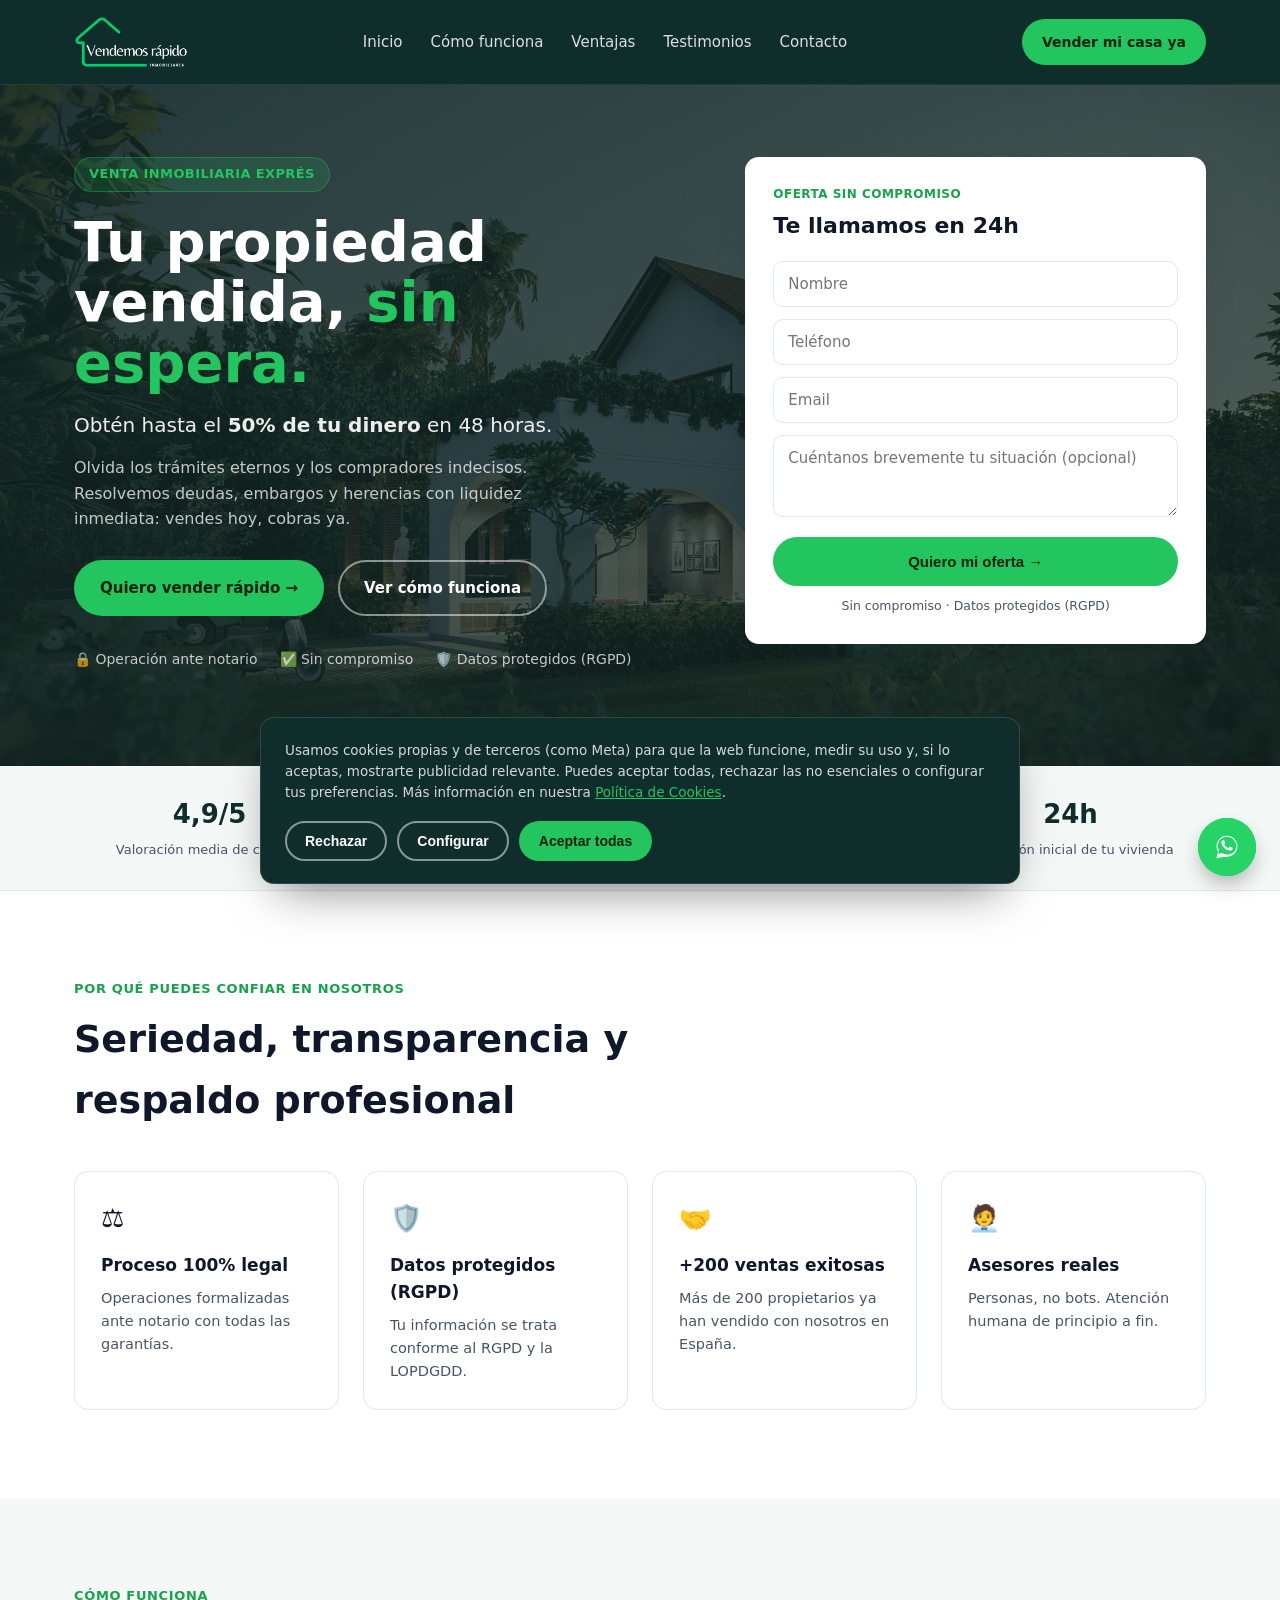
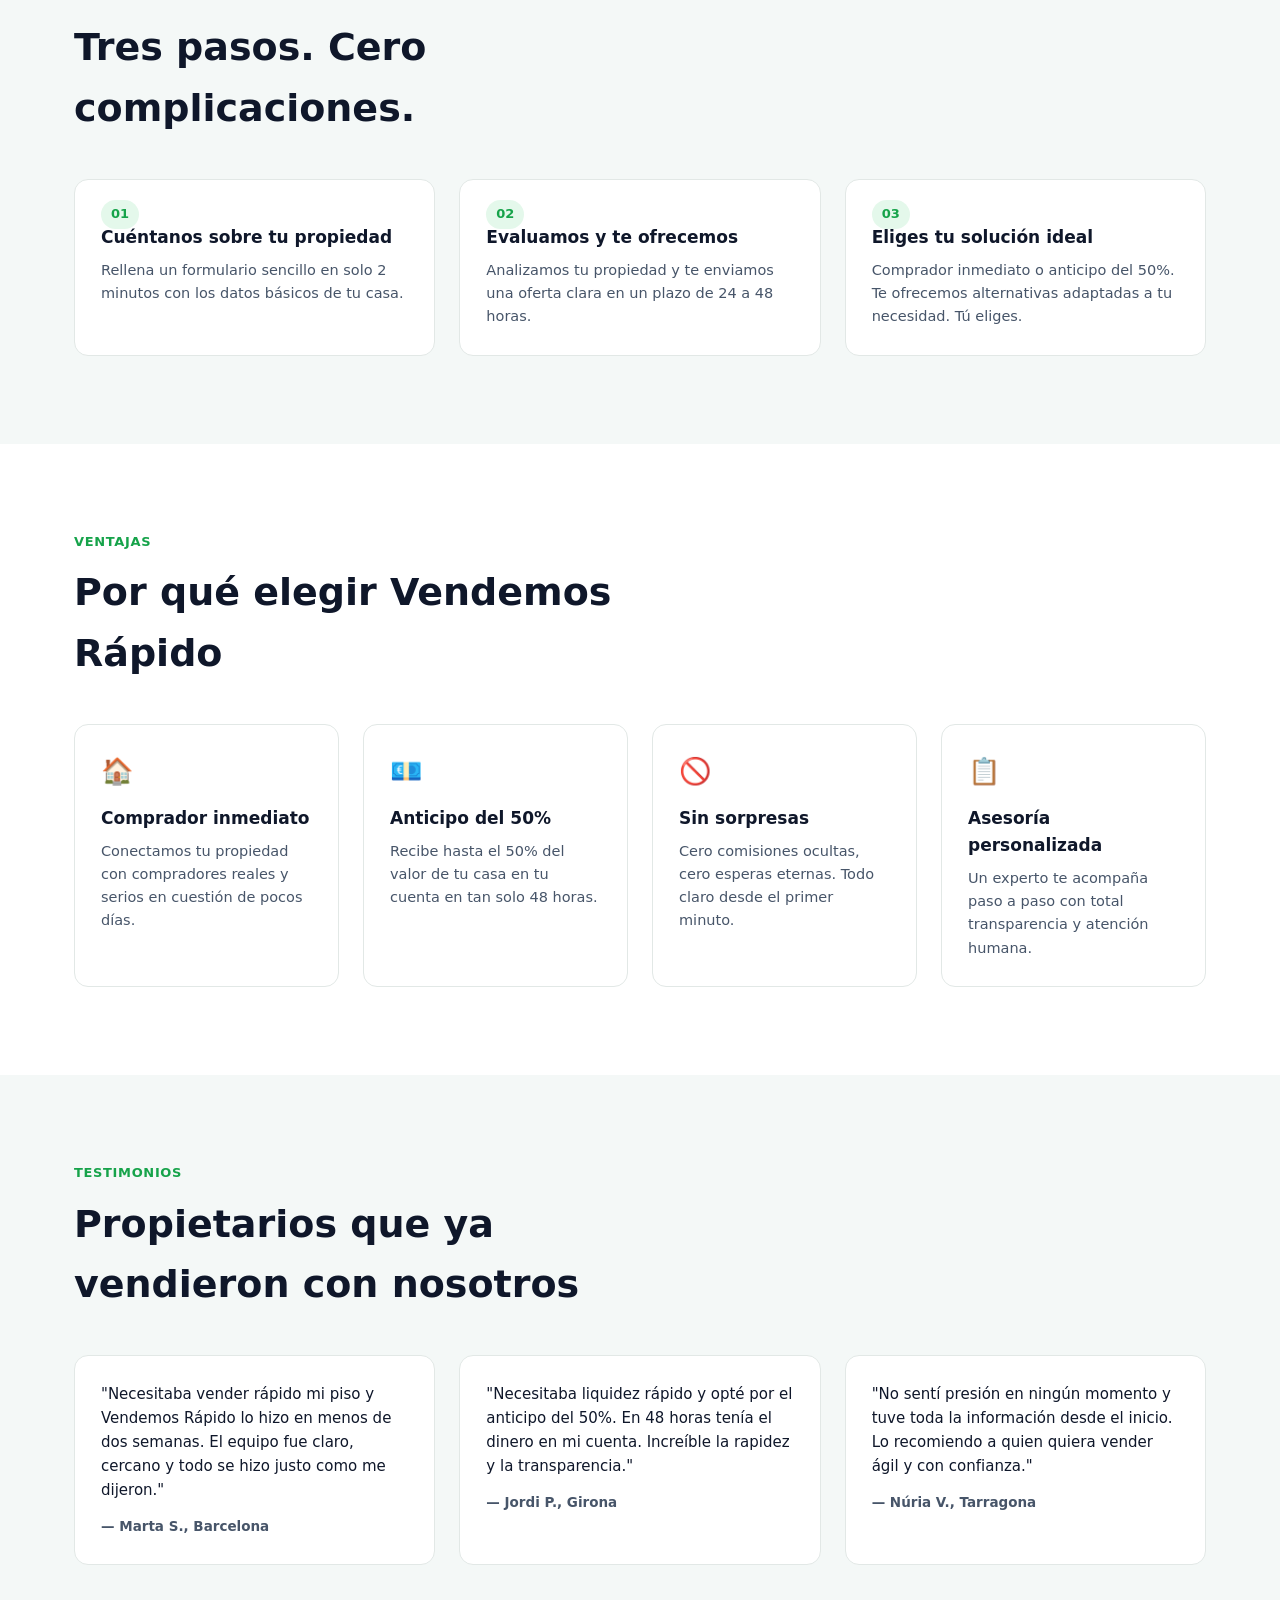
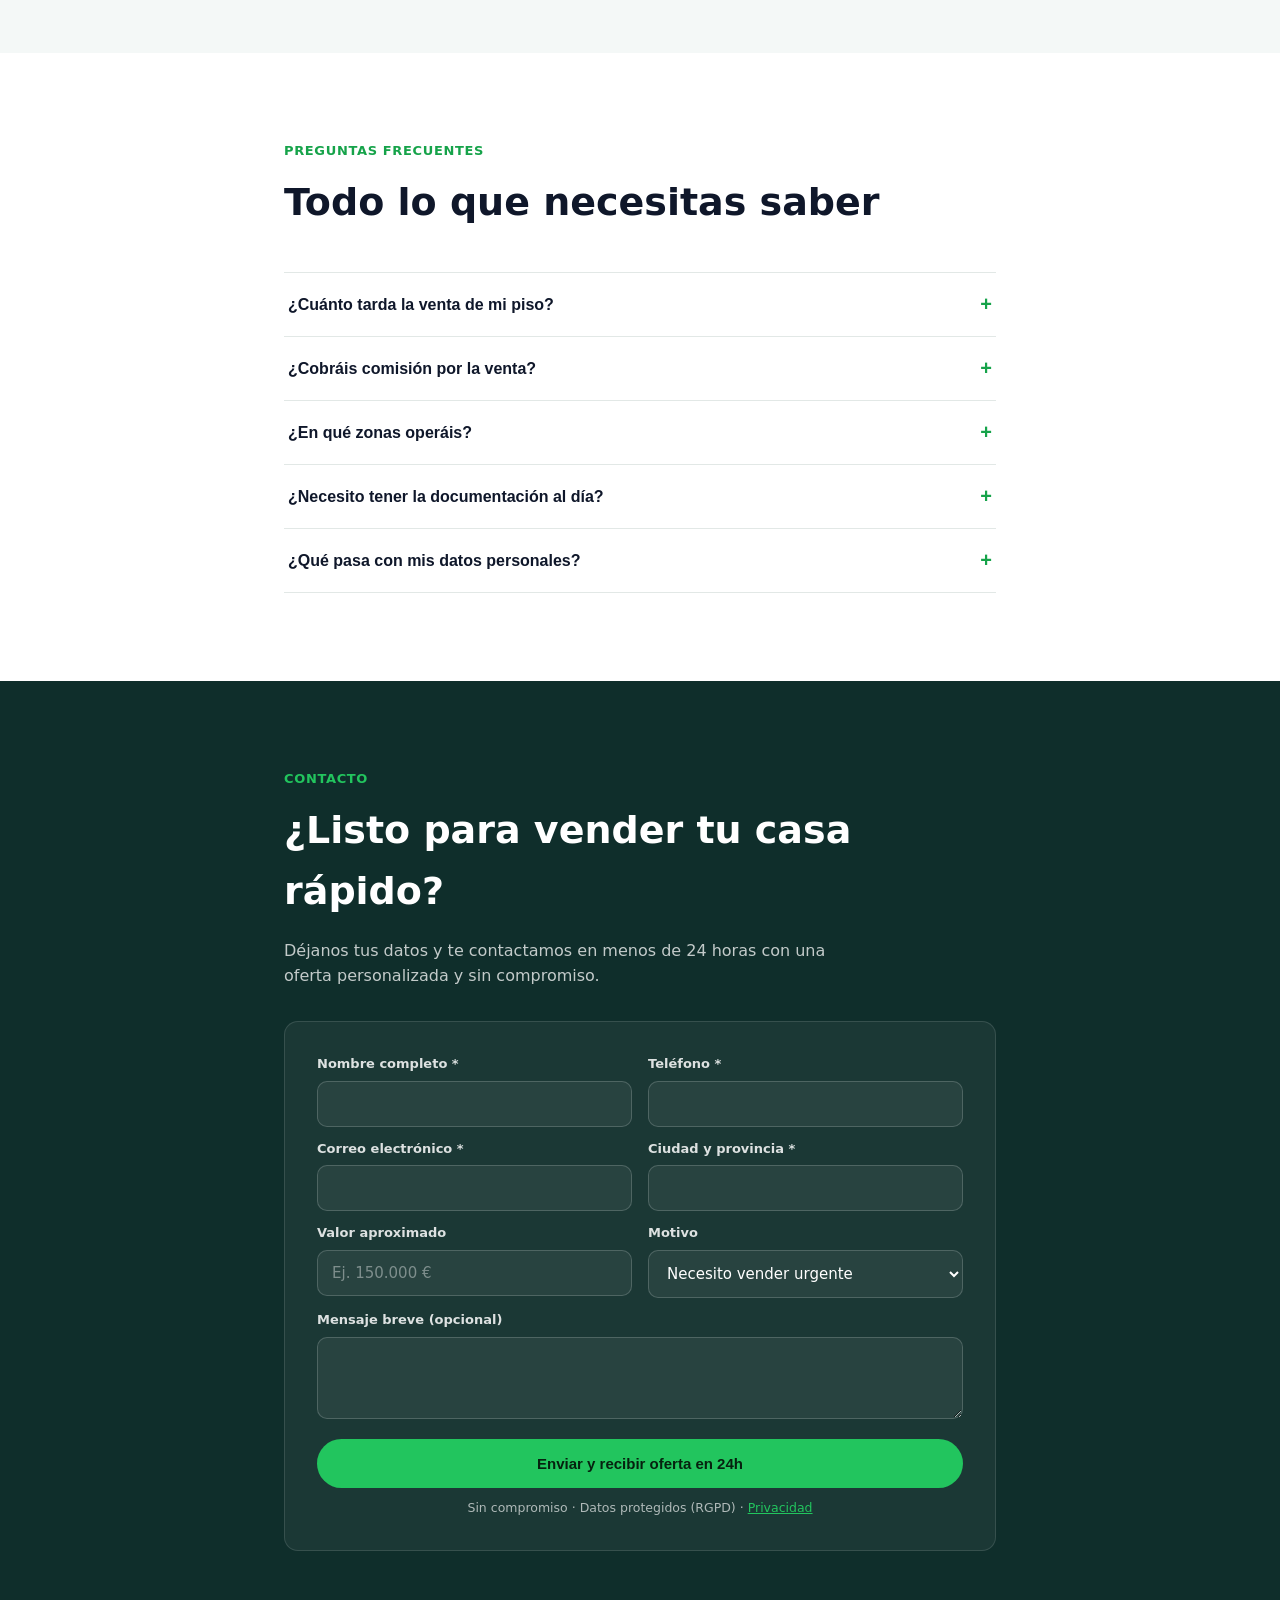
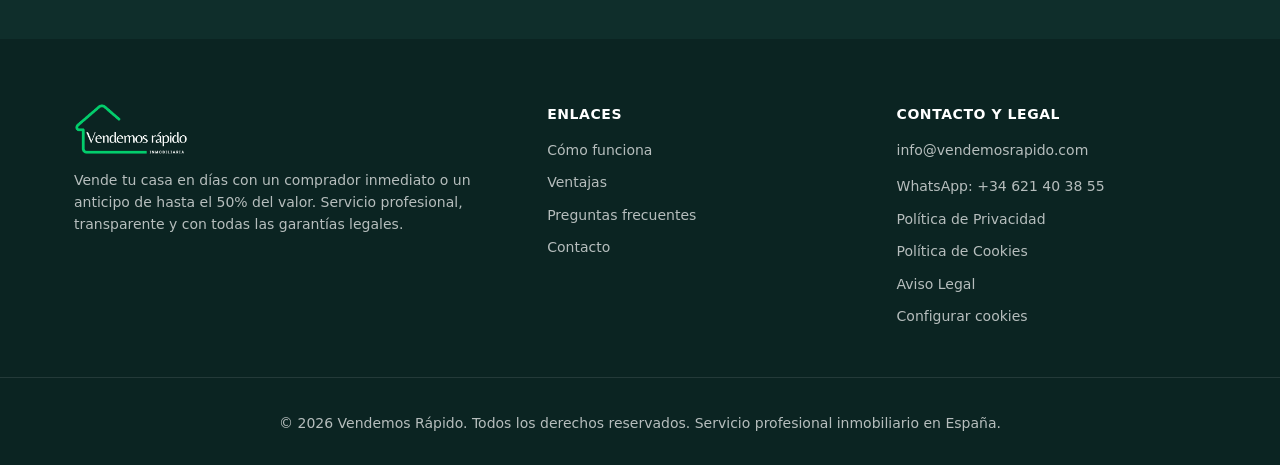
==== index.html @ 0eb8fb92 "chore: actualizar teléfono de contacto a +34 621 40 38 55" ====
<!DOCTYPE html>
<html lang="es">

<head>
    <meta charset="UTF-8">
    <meta name="viewport" content="width=device-width, initial-scale=1.0">
    <title>Vendemos Rápido | Vende tu vivienda rápido y sin complicaciones</title>
    <meta name="description"
        content="¿Tienes problemas para vender tu vivienda? En Vendemos Rápido te conseguimos un comprador serio o te adelantamos hasta el 50% del valor en 48 horas. Sin comisiones ocultas, 100% legal.">
    <meta name="keywords"
        content="vender casa rápido, venta urgente vivienda, comprador inmediato, anticipo venta piso, vender piso con deudas, venta exprés inmobiliaria">
    <meta name="robots" content="index, follow">
    <link rel="canonical" href="https://www.vendemosrapido.com/">

    <!-- Open Graph -->
    <meta property="og:type" content="website">
    <meta property="og:title" content="Vendemos Rápido | Vende tu vivienda rápido y sin complicaciones">
    <meta property="og:description"
        content="Comprador inmediato o anticipo de hasta el 50% del valor de tu vivienda en 48 horas. Proceso 100% legal y transparente.">
    <meta property="og:url" content="https://www.vendemosrapido.com/">
    <meta property="og:image" content="https://www.vendemosrapido.com/assets/og-image.jpg">
    <meta property="og:locale" content="es_ES">

    <!-- Twitter Card -->
    <meta name="twitter:card" content="summary_large_image">
    <meta name="twitter:title" content="Vendemos Rápido | Vende tu vivienda rápido y sin complicaciones">
    <meta name="twitter:description"
        content="Comprador inmediato o anticipo de hasta el 50% del valor de tu vivienda en 48 horas.">
    <meta name="twitter:image" content="https://www.vendemosrapido.com/assets/og-image.jpg">

    <!-- Security headers (best-effort via meta; ideally set at host level too) -->
    <meta http-equiv="X-Content-Type-Options" content="nosniff">
    <meta http-equiv="Content-Security-Policy" content="upgrade-insecure-requests">
    <meta name="referrer" content="strict-origin-when-cross-origin">

    <!-- Favicon -->
    <link rel="icon" type="image/svg+xml"
        href="data:image/svg+xml,<svg xmlns=%22http://www.w3.org/2000/svg%22 viewBox=%220 0 100 100%22><rect width=%22100%22 height=%22100%22 rx=%2220%22 fill=%22%230f3d3e%22/><text x=%2250%22 y=%2266%22 font-size=%2255%22 fill=%22%2322c55e%22 text-anchor=%22middle%22 font-family=%22Arial%22>VR</text></svg>">

    <!-- Structured data -->
    <script type="application/ld+json">
{
  "@context": "https://schema.org",
  "@type": "RealEstateAgent",
  "name": "Vendemos Rápido",
  "description": "Servicio de venta rápida de viviendas: comprador inmediato o anticipo de hasta el 50% del valor.",
  "url": "https://www.vendemosrapido.com/",
  "areaServed": "ES",
    "telephone": "+34621403855"
}
</script>

    <link rel="stylesheet" href="styles.css">

    <!-- Meta Pixel: config only. El pixel real solo se carga tras
         consentimiento de cookies de publicidad (ver cookie-consent.js) -->
    <script>
        window.metaPixelId = '1371434301763036';
        window.metaPixelEvents = ['PageView'];
    </script>
</head>

<body>

    <!-- Header -->
    <header class="site-header">
        <div class="container header-inner">
            <a href="#inicio" class="logo">
                <img src="assets/logo.png" alt="Vendemos Rápido" class="logo-img">
            </a>
            <nav class="main-nav" id="mainNav">
                <a href="#inicio">Inicio</a>
                <a href="#como-funciona">Cómo funciona</a>
                <a href="#ventajas">Ventajas</a>
                <a href="#testimonios">Testimonios</a>
                <a href="#contacto">Contacto</a>
            </nav>
            <a href="#contacto" class="btn btn-primary btn-small">Vender mi casa ya</a>
            <button class="nav-toggle" id="navToggle" aria-label="Abrir menú" aria-expanded="false">
                <span></span><span></span><span></span>
            </button>
        </div>
    </header>

    <!-- Hero -->
    <section class="hero" id="inicio">
        <div class="hero-bg" aria-hidden="true"></div>
        <div class="container hero-inner">
            <div class="hero-copy">
                <span class="badge">Venta inmobiliaria exprés</span>
                <h1>Tu propiedad vendida, <span class="accent">sin espera.</span></h1>
                <p class="hero-sub">Obtén hasta el <strong>50% de tu dinero</strong> en 48 horas.</p>
                <p class="hero-desc">Olvida los trámites eternos y los compradores indecisos. Resolvemos deudas,
                    embargos y herencias con liquidez inmediata: vendes hoy, cobras ya.</p>
                <div class="hero-cta-group">
                    <a href="#contacto" class="btn btn-primary">Quiero vender rápido →</a>
                    <a href="#como-funciona" class="btn btn-outline">Ver cómo funciona</a>
                </div>
                <ul class="trust-strip">
                    <li>🔒 Operación ante notario</li>
                    <li>✅ Sin compromiso</li>
                    <li>🛡️ Datos protegidos (RGPD)</li>
                </ul>
            </div>

            <div class="hero-form-card" id="hero-form-card">
                <p class="form-kicker">Oferta sin compromiso</p>
                <h3>Te llamamos en 24h</h3>
                <form id="leadFormHero" class="lead-form" action="https://formsubmit.co/christianrebollo@hotmail.com"
                    method="POST">
                    <input type="hidden" name="_subject" value="Nuevo lead — Formulario Hero (Vendemos Rápido)">
                    <input type="hidden" name="_captcha" value="false">
                    <input type="hidden" name="_template" value="table">
                    <input type="hidden" name="_next" value="gracias.html">
                    <input type="text" name="_honey" style="display:none" tabindex="-1" autocomplete="off">

                    <label class="sr-only" for="hero-nombre">Nombre</label>
                    <input type="text" id="hero-nombre" name="Nombre" placeholder="Nombre" required
                        pattern="[A-Za-zÀ-ÖØ-öø-ÿ\s'-]{2,60}" maxlength="60"
                        title="Solo letras y espacios, mínimo 2 caracteres">
                    <span class="field-error" data-for="hero-nombre"></span>

                    <label class="sr-only" for="hero-telefono">Teléfono</label>
                    <input type="tel" id="hero-telefono" name="Teléfono" placeholder="Teléfono" required
                        inputmode="numeric" pattern="[0-9\s+()-]{6,20}" maxlength="20"
                        title="Solo números, mínimo 6 dígitos">
                    <span class="field-error" data-for="hero-telefono"></span>

                    <label class="sr-only" for="hero-email">Email</label>
                    <input type="email" id="hero-email" name="Email" placeholder="Email" required>
                    <span class="field-error" data-for="hero-email"></span>

                    <label class="sr-only" for="hero-comentario">Comentario</label>
                    <textarea id="hero-comentario" name="Comentario"
                        placeholder="Cuéntanos brevemente tu situación (opcional)" rows="3"></textarea>

                    <button type="submit" class="btn btn-primary btn-full">Quiero mi oferta →</button>
                </form>
                <p class="form-note">Sin compromiso · Datos protegidos (RGPD)</p>
            </div>
        </div>
    </section>

    <!-- Trust bar -->
    <section class="trust-bar">
        <div class="container trust-bar-inner">
            <div><strong>4,9/5</strong><span>Valoración media de clientes</span></div>
            <div><strong>+200</strong><span>Familias que ya vendieron con nosotros</span></div>
            <div><strong>48h</strong><span>Para recibir el anticipo</span></div>
            <div><strong>24h</strong><span>Valoración inicial de tu vivienda</span></div>
        </div>
    </section>

    <!-- Por qué confiar -->
    <section class="section" id="confianza">
        <div class="container">
            <p class="eyebrow">Por qué puedes confiar en nosotros</p>
            <h2>Seriedad, transparencia y respaldo profesional</h2>
            <div class="grid grid-4">
                <div class="card">
                    <div class="card-icon">⚖️</div>
                    <h3>Proceso 100% legal</h3>
                    <p>Operaciones formalizadas ante notario con todas las garantías.</p>
                </div>
                <div class="card">
                    <div class="card-icon">🛡️</div>
                    <h3>Datos protegidos (RGPD)</h3>
                    <p>Tu información se trata conforme al RGPD y la LOPDGDD.</p>
                </div>
                <div class="card">
                    <div class="card-icon">🤝</div>
                    <h3>+200 ventas exitosas</h3>
                    <p>Más de 200 propietarios ya han vendido con nosotros en España.</p>
                </div>
                <div class="card">
                    <div class="card-icon">🧑‍💼</div>
                    <h3>Asesores reales</h3>
                    <p>Personas, no bots. Atención humana de principio a fin.</p>
                </div>
            </div>
        </div>
    </section>

    <!-- Cómo funciona -->
    <section class="section section-alt" id="como-funciona">
        <div class="container">
            <p class="eyebrow">Cómo funciona</p>
            <h2>Tres pasos. Cero complicaciones.</h2>
            <div class="grid grid-3 steps">
                <div class="card step">
                    <span class="step-number">01</span>
                    <h3>Cuéntanos sobre tu propiedad</h3>
                    <p>Rellena un formulario sencillo en solo 2 minutos con los datos básicos de tu casa.</p>
                </div>
                <div class="card step">
                    <span class="step-number">02</span>
                    <h3>Evaluamos y te ofrecemos</h3>
                    <p>Analizamos tu propiedad y te enviamos una oferta clara en un plazo de 24 a 48 horas.</p>
                </div>
                <div class="card step">
                    <span class="step-number">03</span>
                    <h3>Eliges tu solución ideal</h3>
                    <p>Comprador inmediato o anticipo del 50%. Te ofrecemos alternativas adaptadas a tu necesidad. Tú
                        eliges.</p>
                </div>
            </div>
        </div>
    </section>

    <!-- Ventajas -->
    <section class="section" id="ventajas">
        <div class="container">
            <p class="eyebrow">Ventajas</p>
            <h2>Por qué elegir Vendemos Rápido</h2>
            <div class="grid grid-4">
                <div class="card">
                    <div class="card-icon">🏠</div>
                    <h3>Comprador inmediato</h3>
                    <p>Conectamos tu propiedad con compradores reales y serios en cuestión de pocos días.</p>
                </div>
                <div class="card">
                    <div class="card-icon">💶</div>
                    <h3>Anticipo del 50%</h3>
                    <p>Recibe hasta el 50% del valor de tu casa en tu cuenta en tan solo 48 horas.</p>
                </div>
                <div class="card">
                    <div class="card-icon">🚫</div>
                    <h3>Sin sorpresas</h3>
                    <p>Cero comisiones ocultas, cero esperas eternas. Todo claro desde el primer minuto.</p>
                </div>
                <div class="card">
                    <div class="card-icon">📋</div>
                    <h3>Asesoría personalizada</h3>
                    <p>Un experto te acompaña paso a paso con total transparencia y atención humana.</p>
                </div>
            </div>
        </div>
    </section>

    <!-- Testimonios -->
    <section class="section section-alt" id="testimonios">
        <div class="container">
            <p class="eyebrow">Testimonios</p>
            <h2>Propietarios que ya vendieron con nosotros</h2>
            <div class="grid grid-3">
                <blockquote class="testimonial">
                    <p>"Necesitaba vender rápido mi piso y Vendemos Rápido lo hizo en menos de dos semanas. El equipo
                        fue claro, cercano y todo se hizo justo como me dijeron."</p>
                    <footer>— Marta S., Barcelona</footer>
                </blockquote>
                <blockquote class="testimonial">
                    <p>"Necesitaba liquidez rápido y opté por el anticipo del 50%. En 48 horas tenía el dinero en mi
                        cuenta. Increíble la rapidez y la transparencia."</p>
                    <footer>— Jordi P., Girona</footer>
                </blockquote>
                <blockquote class="testimonial">
                    <p>"No sentí presión en ningún momento y tuve toda la información desde el inicio. Lo recomiendo a
                        quien quiera vender ágil y con confianza."</p>
                    <footer>— Núria V., Tarragona</footer>
                </blockquote>
            </div>
        </div>
    </section>

    <!-- FAQ -->
    <section class="section" id="faq">
        <div class="container container-narrow">
            <p class="eyebrow">Preguntas frecuentes</p>
            <h2>Todo lo que necesitas saber</h2>
            <div class="faq-list">
                <div class="faq-item">
                    <button class="faq-question" aria-expanded="false">¿Cuánto tarda la venta de mi piso?<span
                            class="faq-icon">+</span></button>
                    <div class="faq-answer">
                        <p>Normalmente entre 7 y 21 días desde que recibimos tus datos. Si eliges el anticipo, recibes
                            hasta el 50% del valor en tu cuenta en 48 horas tras la firma notarial.</p>
                    </div>
                </div>
                <div class="faq-item">
                    <button class="faq-question" aria-expanded="false">¿Cobráis comisión por la venta?<span
                            class="faq-icon">+</span></button>
                    <div class="faq-answer">
                        <p>Te lo explicamos con total transparencia desde la primera llamada, antes de que tomes ninguna
                            decisión. Sin sorpresas ni costes ocultos.</p>
                    </div>
                </div>
                <div class="faq-item">
                    <button class="faq-question" aria-expanded="false">¿En qué zonas operáis?<span
                            class="faq-icon">+</span></button>
                    <div class="faq-answer">
                        <p>Operamos en toda España. Cuéntanos dónde está tu vivienda y te confirmamos disponibilidad al
                            momento.</p>
                    </div>
                </div>
                <div class="faq-item">
                    <button class="faq-question" aria-expanded="false">¿Necesito tener la documentación al día?<span
                            class="faq-icon">+</span></button>
                    <div class="faq-answer">
                        <p>No es imprescindible. Nuestro equipo te asesora para regularizar cualquier tema pendiente
                            durante el proceso.</p>
                    </div>
                </div>
                <div class="faq-item">
                    <button class="faq-question" aria-expanded="false">¿Qué pasa con mis datos personales?<span
                            class="faq-icon">+</span></button>
                    <div class="faq-answer">
                        <p>Se tratan conforme al RGPD y la LOPDGDD. Nunca se comparten con terceros sin tu
                            consentimiento.</p>
                    </div>
                </div>
            </div>
        </div>
    </section>

    <!-- Contacto -->
    <section class="section section-dark" id="contacto">
        <div class="container container-narrow">
            <p class="eyebrow eyebrow-light">Contacto</p>
            <h2 class="light">¿Listo para vender tu casa rápido?</h2>
            <p class="section-desc light">Déjanos tus datos y te contactamos en menos de 24 horas con una oferta
                personalizada y sin compromiso.</p>

            <form id="leadFormContact" class="lead-form lead-form-card"
                action="https://formsubmit.co/christianrebollo@hotmail.com" method="POST">
                <input type="hidden" name="_subject" value="Nuevo lead — Formulario Contacto (Vendemos Rápido)">
                <input type="hidden" name="_captcha" value="false">
                <input type="hidden" name="_template" value="table">
                <input type="hidden" name="_next" value="gracias.html">
                <input type="text" name="_honey" style="display:none" tabindex="-1" autocomplete="off">

                <div class="form-row">
                    <div>
                        <label for="c-nombre">Nombre completo *</label>
                        <input type="text" id="c-nombre" name="Nombre completo" required
                            pattern="[A-Za-zÀ-ÖØ-öø-ÿ\s'-]{2,60}" maxlength="60"
                            title="Solo letras y espacios, mínimo 2 caracteres">
                        <span class="field-error" data-for="c-nombre"></span>
                    </div>
                    <div>
                        <label for="c-telefono">Teléfono *</label>
                        <input type="tel" id="c-telefono" name="Teléfono" required
                            inputmode="numeric" pattern="[0-9\s+()-]{6,20}" maxlength="20"
                            title="Solo números, mínimo 6 dígitos">
                        <span class="field-error" data-for="c-telefono"></span>
                    </div>
                </div>
                <div class="form-row">
                    <div>
                        <label for="c-email">Correo electrónico *</label>
                        <input type="email" id="c-email" name="Correo electrónico" required>
                        <span class="field-error" data-for="c-email"></span>
                    </div>
                    <div>
                        <label for="c-ciudad">Ciudad y provincia *</label>
                        <input type="text" id="c-ciudad" name="Ciudad y provincia" required
                            pattern="[A-Za-zÀ-ÖØ-öø-ÿ\s,'-]{2,80}" maxlength="80"
                            title="Solo letras, espacios y comas">
                        <span class="field-error" data-for="c-ciudad"></span>
                    </div>
                </div>
                <div class="form-row">
                    <div>
                        <label for="c-valor">Valor aproximado</label>
                        <input type="text" id="c-valor" name="Valor aproximado" placeholder="Ej. 150.000 €">
                    </div>
                    <div>
                        <label for="c-motivo">Motivo</label>
                        <select id="c-motivo" name="Motivo">
                            <option>Necesito vender urgente</option>
                            <option>Es una herencia</option>
                            <option>Tengo problemas con la hipoteca</option>
                            <option>Tengo embargo o deuda</option>
                            <option>Otro</option>
                        </select>
                    </div>
                </div>
                <label for="c-mensaje">Mensaje breve (opcional)</label>
                <textarea id="c-mensaje" name="Mensaje" rows="3"></textarea>

                <button type="submit" class="btn btn-primary btn-full">Enviar y recibir oferta en 24h</button>
                <p class="form-note light">Sin compromiso · Datos protegidos (RGPD) · <a href="privacidad.html"
                        class="link-light">Privacidad</a></p>
            </form>
        </div>
    </section>

    <!-- Footer -->
    <footer class="site-footer">
        <div class="container footer-inner">
            <div>
                <a href="#inicio" class="logo logo-footer">
                    <img src="assets/logo1.png" alt="Vendemos Rápido" class="logo-img">
                </a>
                <p>Vende tu casa en días con un comprador inmediato o un anticipo de hasta el 50% del valor. Servicio
                    profesional, transparente y con todas las garantías legales.</p>
            </div>
            <div>
                <h4>Enlaces</h4>
                <a href="#como-funciona">Cómo funciona</a>
                <a href="#ventajas">Ventajas</a>
                <a href="#faq">Preguntas frecuentes</a>
                <a href="#contacto">Contacto</a>
            </div>
            <div>
                <h4>Contacto y legal</h4>
                <p>info@vendemosrapido.com</p>
                <p>WhatsApp: +34 621 40 38 55</p>
                <a href="privacidad.html">Política de Privacidad</a>
                <a href="cookies.html">Política de Cookies</a>
                <a href="aviso-legal.html">Aviso Legal</a>
                <button type="button" class="footer-cookie-settings" onclick="window.CookieConsent && window.CookieConsent.openPreferences()">Configurar cookies</button>
            </div>
        </div>
        <div class="footer-bottom">
            <p>© <span id="year"></span> Vendemos Rápido. Todos los derechos reservados. Servicio profesional
                inmobiliario en España.</p>
        </div>
    </footer>

    <!-- WhatsApp floating button -->
    <a href="https://wa.me/34621403855?text=Hola%2C%20quiero%20informaci%C3%B3n%20para%20vender%20mi%20vivienda%20r%C3%A1pido"
        class="whatsapp-float" target="_blank" rel="noopener noreferrer" aria-label="Escríbenos por WhatsApp">
        <svg viewBox="0 0 32 32" width="28" height="28" fill="currentColor" aria-hidden="true">
            <path
                d="M16.001 3C9.373 3 4 8.373 4 15c0 2.34.653 4.527 1.785 6.393L4 29l7.797-1.75A11.94 11.94 0 0 0 16.001 27C22.63 27 28 21.627 28 15S22.63 3 16.001 3zm0 21.6c-1.86 0-3.586-.51-5.07-1.396l-.363-.216-4.63 1.04 1.06-4.51-.237-.375A9.56 9.56 0 0 1 5.4 15c0-5.85 4.75-10.6 10.6-10.6S26.6 9.15 26.6 15 21.85 24.6 16 24.6zm5.79-7.94c-.317-.159-1.874-.924-2.164-1.03-.29-.106-.502-.159-.713.16-.212.317-.82 1.03-1.005 1.24-.185.212-.37.238-.687.08-.317-.16-1.338-.494-2.548-1.575-.942-.84-1.578-1.878-1.763-2.195-.185-.318-.02-.49.14-.648.143-.142.317-.37.476-.556.16-.185.212-.318.317-.53.106-.212.053-.397-.026-.556-.08-.16-.713-1.72-.977-2.354-.257-.617-.518-.534-.713-.544-.185-.008-.396-.01-.608-.01-.212 0-.556.08-.847.397-.29.318-1.11 1.084-1.11 2.645 0 1.56 1.137 3.068 1.296 3.28.159.212 2.238 3.417 5.423 4.792.758.327 1.35.522 1.812.668.762.242 1.455.208 2.003.126.611-.092 1.874-.766 2.138-1.507.264-.74.264-1.375.185-1.507-.08-.132-.29-.212-.607-.37z" />
        </svg>
    </a>

    <!-- Success modal -->
    <div class="modal-overlay" id="successModal" role="dialog" aria-modal="true" aria-labelledby="successModalTitle">
        <div class="modal-card">
            <button class="modal-close" id="successModalClose" aria-label="Cerrar">×</button>
            <div class="thanks-icon">✓</div>
            <h3 id="successModalTitle">¡Gracias! Hemos recibido tus datos.</h3>
            <p>Te contactaremos muy pronto para darte una oferta personalizada, sin ningún compromiso.</p>
            <div class="modal-actions">
                <button class="btn btn-outline btn-dark" id="successModalOk">Entendido</button>
                <a href="https://wa.me/34621403855?text=Hola%2C%20acabo%20de%20rellenar%20el%20formulario"
                    class="btn btn-primary" target="_blank" rel="noopener noreferrer">Escribir por WhatsApp</a>
            </div>
        </div>
    </div>

    <script src="script.js"></script>
    <script src="cookie-consent.js" defer></script>
</body>

</html>
---- styles.css ----
/* ============ Tokens ============ */
:root {
    --navy: #0f2e2b;
    --navy-2: #123a36;
    --green: #22c55e;
    --green-dark: #16a34a;
    --ink: #0f172a;
    --ink-soft: #475569;
    --bg: #ffffff;
    --bg-alt: #f4f8f7;
    --border: #e2e8e6;
    --radius: 14px;
    --shadow: 0 20px 40px -20px rgba(15, 46, 43, 0.35);
    --font: 'Segoe UI', system-ui, -apple-system, Roboto, Helvetica, Arial, sans-serif;
}

* {
    box-sizing: border-box;
}

html {
    scroll-behavior: smooth;
}

body {
    margin: 0;
    font-family: var(--font);
    color: var(--ink);
    background: var(--bg);
    line-height: 1.6;
}

img {
    max-width: 100%;
    display: block;
}

a {
    color: inherit;
    text-decoration: none;
}

ul {
    list-style: none;
    margin: 0;
    padding: 0;
}

.container {
    max-width: 1180px;
    margin: 0 auto;
    padding: 0 24px;
}

.container-narrow {
    max-width: 760px;
}

.sr-only {
    position: absolute;
    width: 1px;
    height: 1px;
    padding: 0;
    margin: -1px;
    overflow: hidden;
    clip: rect(0, 0, 0, 0);
    white-space: nowrap;
    border: 0;
}

/* ============ Buttons ============ */
.btn {
    display: inline-flex;
    align-items: center;
    justify-content: center;
    gap: 8px;
    padding: 14px 24px;
    border-radius: 999px;
    font-weight: 600;
    font-size: 15px;
    border: 2px solid transparent;
    cursor: pointer;
    transition: transform .15s ease, box-shadow .15s ease, background .15s ease;
}

.btn:hover {
    transform: translateY(-1px);
}

.btn-primary {
    background: var(--green);
    color: #06210f;
}

.btn-primary:hover {
    background: var(--green-dark);
    color: #fff;
    box-shadow: 0 10px 24px -8px rgba(34, 197, 94, .55);
}

.btn-outline {
    background: transparent;
    border-color: rgba(255, 255, 255, .5);
    color: #fff;
}

.btn-outline:hover {
    background: rgba(255, 255, 255, .12);
}

.btn-full {
    width: 100%;
}

.btn-small {
    padding: 10px 18px;
    font-size: 14px;
}

/* ============ Header ============ */
.site-header {
    position: sticky;
    top: 0;
    z-index: 50;
    background: var(--navy);
    border-bottom: 1px solid rgba(255, 255, 255, .08);
}

.header-inner {
    display: flex;
    align-items: center;
    justify-content: space-between;
    gap: 24px;
    padding: 16px 24px;
}

.logo {
    display: flex;
    align-items: center;
    gap: 10px;
    font-weight: 800;
    font-size: 19px;
    color: #fff;
}

.logo-mark {
    width: 14px;
    height: 14px;
    border-radius: 4px;
    background: var(--green);
    display: inline-block;
}

.logo-img {
    height: 52px;
    width: auto;
    display: block;
}

.main-nav {
    display: flex;
    gap: 28px;
}

.main-nav a {
    color: rgba(255, 255, 255, .85);
    font-size: 15px;
    font-weight: 500;
}

.main-nav a:hover {
    color: #fff;
}

.nav-toggle {
    display: none;
    flex-direction: column;
    gap: 5px;
    background: none;
    border: none;
    cursor: pointer;
    padding: 6px;
}

.nav-toggle span {
    width: 22px;
    height: 2px;
    background: #fff;
    display: block;
}

/* ============ Hero ============ */
.hero {
    position: relative;
    color: #fff;
    overflow: hidden;
}

.hero-bg {
    position: absolute;
    inset: 0;
    background-color: #0f2e2b;
    background-image:
        linear-gradient(120deg, rgba(15, 46, 43, .82), rgba(15, 46, 43, .68)),
        url("assets/hero-photo.jpg");
    background-size: cover;
    background-position: center;
    background-repeat: no-repeat;
    filter: saturate(.75) brightness(.9);
    z-index: 0;
}

.hero-inner {
    position: relative;
    z-index: 1;
    display: grid;
    grid-template-columns: 1.15fr .85fr;
    gap: 48px;
    padding: 72px 24px 96px;
    align-items: start;
}

.badge {
    display: inline-flex;
    align-items: center;
    gap: 8px;
    background: rgba(34, 197, 94, .15);
    color: var(--green);
    border: 1px solid rgba(34, 197, 94, .35);
    padding: 6px 14px;
    border-radius: 999px;
    font-size: 13px;
    font-weight: 700;
    letter-spacing: .03em;
    text-transform: uppercase;
    margin-bottom: 20px;
}

.hero h1 {
    font-size: clamp(34px, 5vw, 56px);
    line-height: 1.08;
    margin: 0 0 16px;
    font-weight: 800;
}

.hero h1 .accent {
    color: var(--green);
}

.hero-sub {
    font-size: 20px;
    margin: 0 0 14px;
    color: rgba(255, 255, 255, .92);
}

.hero-desc {
    font-size: 16px;
    color: rgba(255, 255, 255, .75);
    max-width: 520px;
    margin: 0 0 28px;
}

.hero-cta-group {
    display: flex;
    gap: 14px;
    flex-wrap: wrap;
    margin-bottom: 32px;
}

.trust-strip {
    display: flex;
    gap: 22px;
    flex-wrap: wrap;
    font-size: 14px;
    color: rgba(255, 255, 255, .75);
}

.hero-form-card {
    background: #fff;
    color: var(--ink);
    border-radius: var(--radius);
    padding: 28px;
    box-shadow: var(--shadow);
    align-self: start;
}

.form-kicker {
    color: var(--green-dark);
    font-weight: 700;
    font-size: 12px;
    text-transform: uppercase;
    letter-spacing: .04em;
    margin: 0 0 4px;
}

.hero-form-card h3 {
    margin: 0 0 18px;
    font-size: 22px;
}

.lead-form input,
.lead-form textarea,
.lead-form select {
    width: 100%;
    padding: 13px 14px;
    margin-bottom: 12px;
    border: 1px solid var(--border);
    border-radius: 10px;
    font-size: 15px;
    font-family: inherit;
    color: var(--ink);
    background: #fff;
}

.lead-form input:focus,
.lead-form textarea:focus,
.lead-form select:focus {
    outline: none;
    border-color: var(--green);
    box-shadow: 0 0 0 3px rgba(34, 197, 94, .18);
}

.field-error {
    display: block;
    color: #ef4444;
    font-size: 12.5px;
    margin: -8px 0 12px;
    min-height: 15px;
}

.field-error:empty {
    display: none;
    margin: 0;
}

.form-note {
    font-size: 12.5px;
    color: var(--ink-soft);
    text-align: center;
    margin: 10px 0 0;
}

.form-note.light {
    color: rgba(255, 255, 255, .65);
}

.link-light {
    color: var(--green);
    text-decoration: underline;
}

/* ============ Trust bar ============ */
.trust-bar {
    background: var(--bg-alt);
    border-bottom: 1px solid var(--border);
}

.trust-bar-inner {
    display: grid;
    grid-template-columns: repeat(4, 1fr);
    gap: 16px;
    padding: 28px 24px;
    text-align: center;
}

.trust-bar-inner strong {
    display: block;
    font-size: 26px;
    color: var(--navy);
}

.trust-bar-inner span {
    font-size: 13px;
    color: var(--ink-soft);
}

/* ============ Sections ============ */
.section {
    padding: 88px 0;
}

.section-alt {
    background: var(--bg-alt);
}

.section-dark {
    background: var(--navy);
    color: #fff;
}

.eyebrow {
    color: var(--green-dark);
    font-weight: 700;
    font-size: 13px;
    text-transform: uppercase;
    letter-spacing: .05em;
    margin: 0 0 10px;
}

.eyebrow-light {
    color: var(--green);
}

h2 {
    font-size: clamp(26px, 3.4vw, 38px);
    margin: 0 0 40px;
    max-width: 640px;
}

h2.light {
    color: #fff;
}

.section-desc {
    color: var(--ink-soft);
    margin: -24px 0 32px;
    max-width: 560px;
}

.section-desc.light {
    color: rgba(255, 255, 255, .75);
}

.grid {
    display: grid;
    gap: 24px;
}

.grid-4 {
    grid-template-columns: repeat(4, 1fr);
}

.grid-3 {
    grid-template-columns: repeat(3, 1fr);
}

.card {
    background: #fff;
    border: 1px solid var(--border);
    border-radius: var(--radius);
    padding: 26px;
}

.section-alt .card {
    background: #fff;
}

.card-icon {
    font-size: 26px;
    margin-bottom: 12px;
}

.card h3 {
    margin: 0 0 8px;
    font-size: 17px;
}

.card p {
    margin: 0;
    color: var(--ink-soft);
    font-size: 14.5px;
}

.steps .step {
    position: relative;
    padding-top: 44px;
}

.step-number {
    position: absolute;
    top: 20px;
    left: 26px;
    font-size: 13px;
    font-weight: 800;
    color: var(--green-dark);
    background: rgba(34, 197, 94, .12);
    padding: 4px 10px;
    border-radius: 999px;
}

.testimonial {
    background: #fff;
    border: 1px solid var(--border);
    border-radius: var(--radius);
    padding: 26px;
    margin: 0;
}

.testimonial p {
    margin: 0 0 14px;
    color: var(--ink);
    font-size: 15px;
}

.testimonial footer {
    color: var(--ink-soft);
    font-size: 13.5px;
    font-weight: 600;
}

/* ============ FAQ ============ */
.faq-list {
    border-top: 1px solid var(--border);
}

.faq-item {
    border-bottom: 1px solid var(--border);
}

.faq-question {
    width: 100%;
    text-align: left;
    background: none;
    border: none;
    cursor: pointer;
    padding: 20px 4px;
    font-size: 16px;
    font-weight: 600;
    color: var(--ink);
    display: flex;
    justify-content: space-between;
    align-items: center;
    gap: 12px;
}

.faq-icon {
    color: var(--green-dark);
    font-size: 20px;
    font-weight: 800;
    transition: transform .2s ease;
}

.faq-item.open .faq-icon {
    transform: rotate(45deg);
}

.faq-answer {
    max-height: 0;
    overflow: hidden;
    transition: max-height .25s ease;
}

.faq-answer p {
    margin: 0 0 20px;
    color: var(--ink-soft);
    font-size: 14.5px;
}

/* ============ Contact form ============ */
.lead-form-card {
    background: rgba(255, 255, 255, .05);
    border: 1px solid rgba(255, 255, 255, .12);
    border-radius: var(--radius);
    padding: 32px;
}

.lead-form-card label {
    display: block;
    font-size: 13px;
    font-weight: 600;
    margin-bottom: 6px;
    color: rgba(255, 255, 255, .85);
}

.lead-form-card input,
.lead-form-card select,
.lead-form-card textarea {
    background: rgba(255, 255, 255, .06);
    border: 1px solid rgba(255, 255, 255, .18);
    color: #fff;
}

.lead-form-card input::placeholder,
.lead-form-card textarea::placeholder {
    color: rgba(255, 255, 255, .4);
}

.form-row {
    display: grid;
    grid-template-columns: 1fr 1fr;
    gap: 16px;
}

/* ============ Footer ============ */
.site-footer {
    background: #0b2422;
    color: rgba(255, 255, 255, .75);
    padding: 64px 0 0;
}

.footer-inner {
    display: grid;
    grid-template-columns: 1.4fr 1fr 1fr;
    gap: 40px;
    padding-bottom: 40px;
}

.logo-footer {
    color: #fff;
    margin-bottom: 12px;
    display: inline-block;
}

.site-footer h4 {
    color: #fff;
    font-size: 14px;
    margin: 0 0 14px;
    text-transform: uppercase;
    letter-spacing: .04em;
}

.site-footer a,
.site-footer p {
    display: block;
    font-size: 14px;
    margin-bottom: 10px;
    color: rgba(255, 255, 255, .7);
}

.site-footer a:hover {
    color: var(--green);
}

.footer-bottom {
    border-top: 1px solid rgba(255, 255, 255, .1);
    padding: 20px 24px;
    text-align: center;
    font-size: 13px;
    color: rgba(255, 255, 255, .5);
}

/* ============ WhatsApp float ============ */
.whatsapp-float {
    position: fixed;
    bottom: 24px;
    right: 24px;
    z-index: 60;
    width: 58px;
    height: 58px;
    border-radius: 50%;
    background: #25D366;
    color: #fff;
    display: flex;
    align-items: center;
    justify-content: center;
    box-shadow: 0 10px 24px -6px rgba(0, 0, 0, .4);
    transition: transform .15s ease;
}

.whatsapp-float::before,
.whatsapp-float::after {
    content: '';
    position: absolute;
    inset: 0;
    border-radius: 50%;
    background: #25D366;
    z-index: -1;
    animation: whatsapp-pulse 2.2s ease-out infinite;
}

.whatsapp-float::after {
    animation-delay: 1.1s;
}

@keyframes whatsapp-pulse {
    0% {
        opacity: .55;
        transform: scale(1);
    }
    100% {
        opacity: 0;
        transform: scale(1.9);
    }
}

.whatsapp-float:hover {
    transform: scale(1.08);
}

@media (prefers-reduced-motion: reduce) {
    .whatsapp-float::before,
    .whatsapp-float::after {
        animation: none;
        display: none;
    }
}

/* ============ Legal pages ============ */
.legal-content h1 {
    font-size: 32px;
    margin: 0 0 8px;
}

.legal-content h2 {
    font-size: 19px;
    margin: 32px 0 10px;
    max-width: none;
}

.legal-content p {
    color: var(--ink-soft);
    font-size: 15px;
    margin: 0 0 14px;
}

.legal-content ul {
    margin: 0 0 14px;
    padding-left: 20px;
    list-style: disc;
    color: var(--ink-soft);
    font-size: 15px;
}

.legal-content li {
    margin-bottom: 6px;
}

.legal-content a {
    color: var(--green-dark);
    text-decoration: underline;
}

/* ============ Success modal ============ */
.modal-overlay {
    position: fixed;
    inset: 0;
    z-index: 100;
    background: rgba(6, 20, 18, .72);
    display: none;
    align-items: center;
    justify-content: center;
    padding: 20px;
}

.modal-overlay.show {
    display: flex;
}

.modal-card {
    position: relative;
    background: var(--navy);
    color: #fff;
    border: 1px solid rgba(255, 255, 255, .12);
    border-radius: var(--radius);
    max-width: 440px;
    width: 100%;
    padding: 36px 32px 32px;
    text-align: center;
    box-shadow: 0 30px 60px -20px rgba(0, 0, 0, .6);
    animation: modalIn .2s ease;
}

@keyframes modalIn {
    from {
        opacity: 0;
        transform: translateY(12px) scale(.98);
    }

    to {
        opacity: 1;
        transform: translateY(0) scale(1);
    }
}

.modal-card .thanks-icon {
    width: 60px;
    height: 60px;
    border-radius: 50%;
    background: rgba(34, 197, 94, .15);
    border: 1px solid rgba(34, 197, 94, .4);
    display: flex;
    align-items: center;
    justify-content: center;
    margin: 0 auto 20px;
    font-size: 28px;
    color: var(--green);
}

.modal-card h3 {
    margin: 0 0 12px;
    font-size: 22px;
}

.modal-card p {
    margin: 0 0 26px;
    color: rgba(255, 255, 255, .75);
    font-size: 15px;
}

.modal-actions {
    display: flex;
    gap: 12px;
    justify-content: center;
    flex-wrap: wrap;
}

.btn-dark {
    color: #fff;
}

.modal-close {
    position: absolute;
    top: 14px;
    right: 14px;
    background: none;
    border: none;
    color: rgba(255, 255, 255, .6);
    font-size: 22px;
    line-height: 1;
    cursor: pointer;
    padding: 4px;
}

.modal-close:hover {
    color: #fff;
}

/* ============ Cookie consent banner ============ */
.cookie-banner {
    position: fixed;
    left: 16px;
    right: 16px;
    bottom: 16px;
    z-index: 200;
    max-width: 760px;
    margin: 0 auto;
    background: var(--navy);
    color: #fff;
    border: 1px solid rgba(255, 255, 255, .12);
    border-radius: var(--radius);
    box-shadow: 0 20px 50px -18px rgba(0, 0, 0, .55);
    opacity: 0;
    transform: translateY(16px);
    transition: opacity .25s ease, transform .25s ease;
}

.cookie-banner.show {
    opacity: 1;
    transform: translateY(0);
}

.cookie-banner-inner {
    padding: 22px 24px;
    display: flex;
    flex-wrap: wrap;
    align-items: center;
    gap: 18px;
    justify-content: space-between;
}

.cookie-banner-text {
    margin: 0;
    flex: 1 1 360px;
    font-size: 13.5px;
    line-height: 1.55;
    color: rgba(255, 255, 255, .82);
}

.cookie-banner-text a {
    color: var(--green);
    text-decoration: underline;
}

.cookie-banner-actions {
    display: flex;
    gap: 10px;
    flex-wrap: wrap;
    flex-shrink: 0;
}

/* ============ Cookie preferences modal ============ */
.cookie-modal-overlay {
    position: fixed;
    inset: 0;
    z-index: 210;
    background: rgba(6, 20, 18, .72);
    display: none;
    align-items: center;
    justify-content: center;
    padding: 20px;
}

.cookie-modal-overlay.show {
    display: flex;
}

.cookie-modal {
    position: relative;
    background: var(--navy);
    color: #fff;
    border: 1px solid rgba(255, 255, 255, .12);
    border-radius: var(--radius);
    max-width: 480px;
    width: 100%;
    max-height: 88vh;
    overflow-y: auto;
    padding: 32px 28px 28px;
    box-shadow: 0 30px 60px -20px rgba(0, 0, 0, .6);
    animation: modalIn .2s ease;
}

.cookie-modal h3 {
    margin: 0 0 10px;
    font-size: 20px;
}

.cookie-modal > p {
    margin: 0 0 22px;
    color: rgba(255, 255, 255, .7);
    font-size: 14px;
    line-height: 1.55;
}

.cookie-category {
    border-top: 1px solid rgba(255, 255, 255, .1);
    padding: 16px 0;
}

.cookie-category-head {
    display: flex;
    align-items: center;
    justify-content: space-between;
    gap: 12px;
    font-weight: 700;
    font-size: 14.5px;
}

.cookie-category p {
    margin: 8px 0 0;
    font-size: 13px;
    color: rgba(255, 255, 255, .65);
    line-height: 1.5;
}

.cookie-modal-actions {
    display: flex;
    gap: 10px;
    flex-wrap: wrap;
    justify-content: flex-end;
    margin-top: 24px;
}

/* Toggle switch */
.switch {
    position: relative;
    display: inline-block;
    width: 42px;
    height: 24px;
    flex-shrink: 0;
}

.switch input {
    opacity: 0;
    width: 0;
    height: 0;
}

.switch .slider {
    position: absolute;
    cursor: pointer;
    inset: 0;
    background: rgba(255, 255, 255, .25);
    border-radius: 999px;
    transition: background .15s ease;
}

.switch .slider::before {
    content: '';
    position: absolute;
    height: 18px;
    width: 18px;
    left: 3px;
    top: 3px;
    background: #fff;
    border-radius: 50%;
    transition: transform .15s ease;
}

.switch input:checked + .slider {
    background: var(--green);
}

.switch input:checked + .slider::before {
    transform: translateX(18px);
}

.switch input:focus-visible + .slider {
    outline: 2px solid var(--green);
    outline-offset: 2px;
}

.switch-disabled {
    cursor: not-allowed;
}

.switch-disabled .slider {
    background: rgba(34, 197, 94, .4);
    cursor: not-allowed;
}

.switch-disabled .slider::before {
    transform: translateX(18px);
}

/* Footer "Configurar cookies" link */
.footer-cookie-settings {
    background: none;
    border: none;
    padding: 0;
    font: inherit;
    display: block;
    font-size: 14px;
    margin-bottom: 10px;
    color: rgba(255, 255, 255, .7);
    cursor: pointer;
    text-align: left;
}

.footer-cookie-settings:hover {
    color: var(--green);
}

@media (max-width: 640px) {
    .cookie-banner {
        left: 10px;
        right: 10px;
        bottom: 10px;
    }

    .cookie-banner-inner {
        padding: 18px;
    }

    .cookie-banner-actions {
        width: 100%;
    }

    .cookie-banner-actions .btn {
        flex: 1;
    }
}

/* ============ Responsive ============ */
@media (max-width:960px) {
    .hero-inner {
        grid-template-columns: 1fr;
    }

    .grid-4 {
        grid-template-columns: repeat(2, 1fr);
    }

    .grid-3 {
        grid-template-columns: 1fr;
    }

    .footer-inner {
        grid-template-columns: 1fr;
    }

    .form-row {
        grid-template-columns: 1fr;
    }
}

@media (max-width:760px) {
    .main-nav {
        position: absolute;
        top: 100%;
        left: 0;
        right: 0;
        background: var(--navy);
        flex-direction: column;
        gap: 0;
        padding: 8px 24px 16px;
        display: none;
    }

    .main-nav.open {
        display: flex;
    }

    .main-nav a {
        padding: 12px 0;
        border-bottom: 1px solid rgba(255, 255, 255, .08);
    }

    .nav-toggle {
        display: flex;
    }

    .header-inner .btn-small {
        display: none;
    }

    .trust-bar-inner {
        grid-template-columns: repeat(2, 1fr);
    }

    .grid-4 {
        grid-template-columns: 1fr;
    }
}

/* ============ Scroll reveal ============ */
.reveal {
    opacity: 0;
    transform: translateY(24px);
    transition: opacity .6s ease, transform .6s ease;
}

.reveal-visible {
    opacity: 1;
    transform: translateY(0);
}

@media (prefers-reduced-motion: reduce) {
    .reveal {
        opacity: 1;
        transform: none;
        transition: none;
    }
}
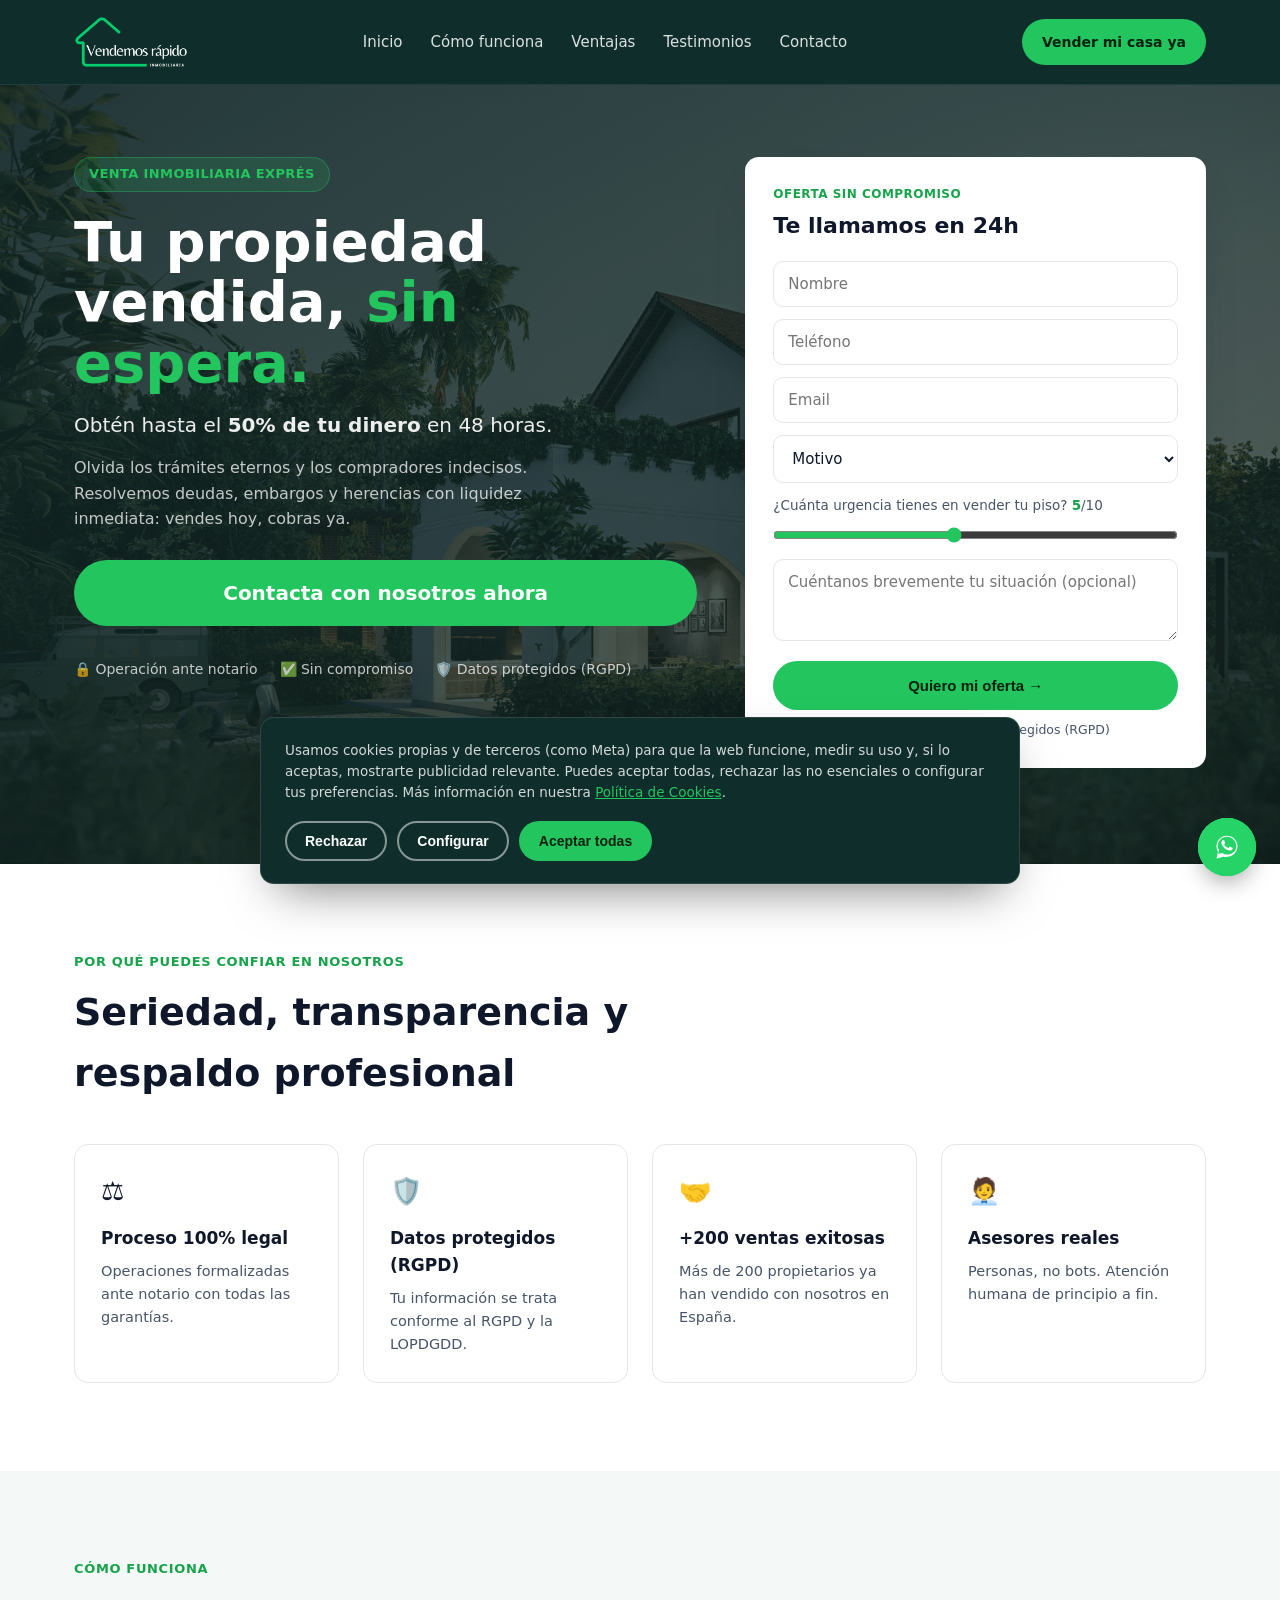
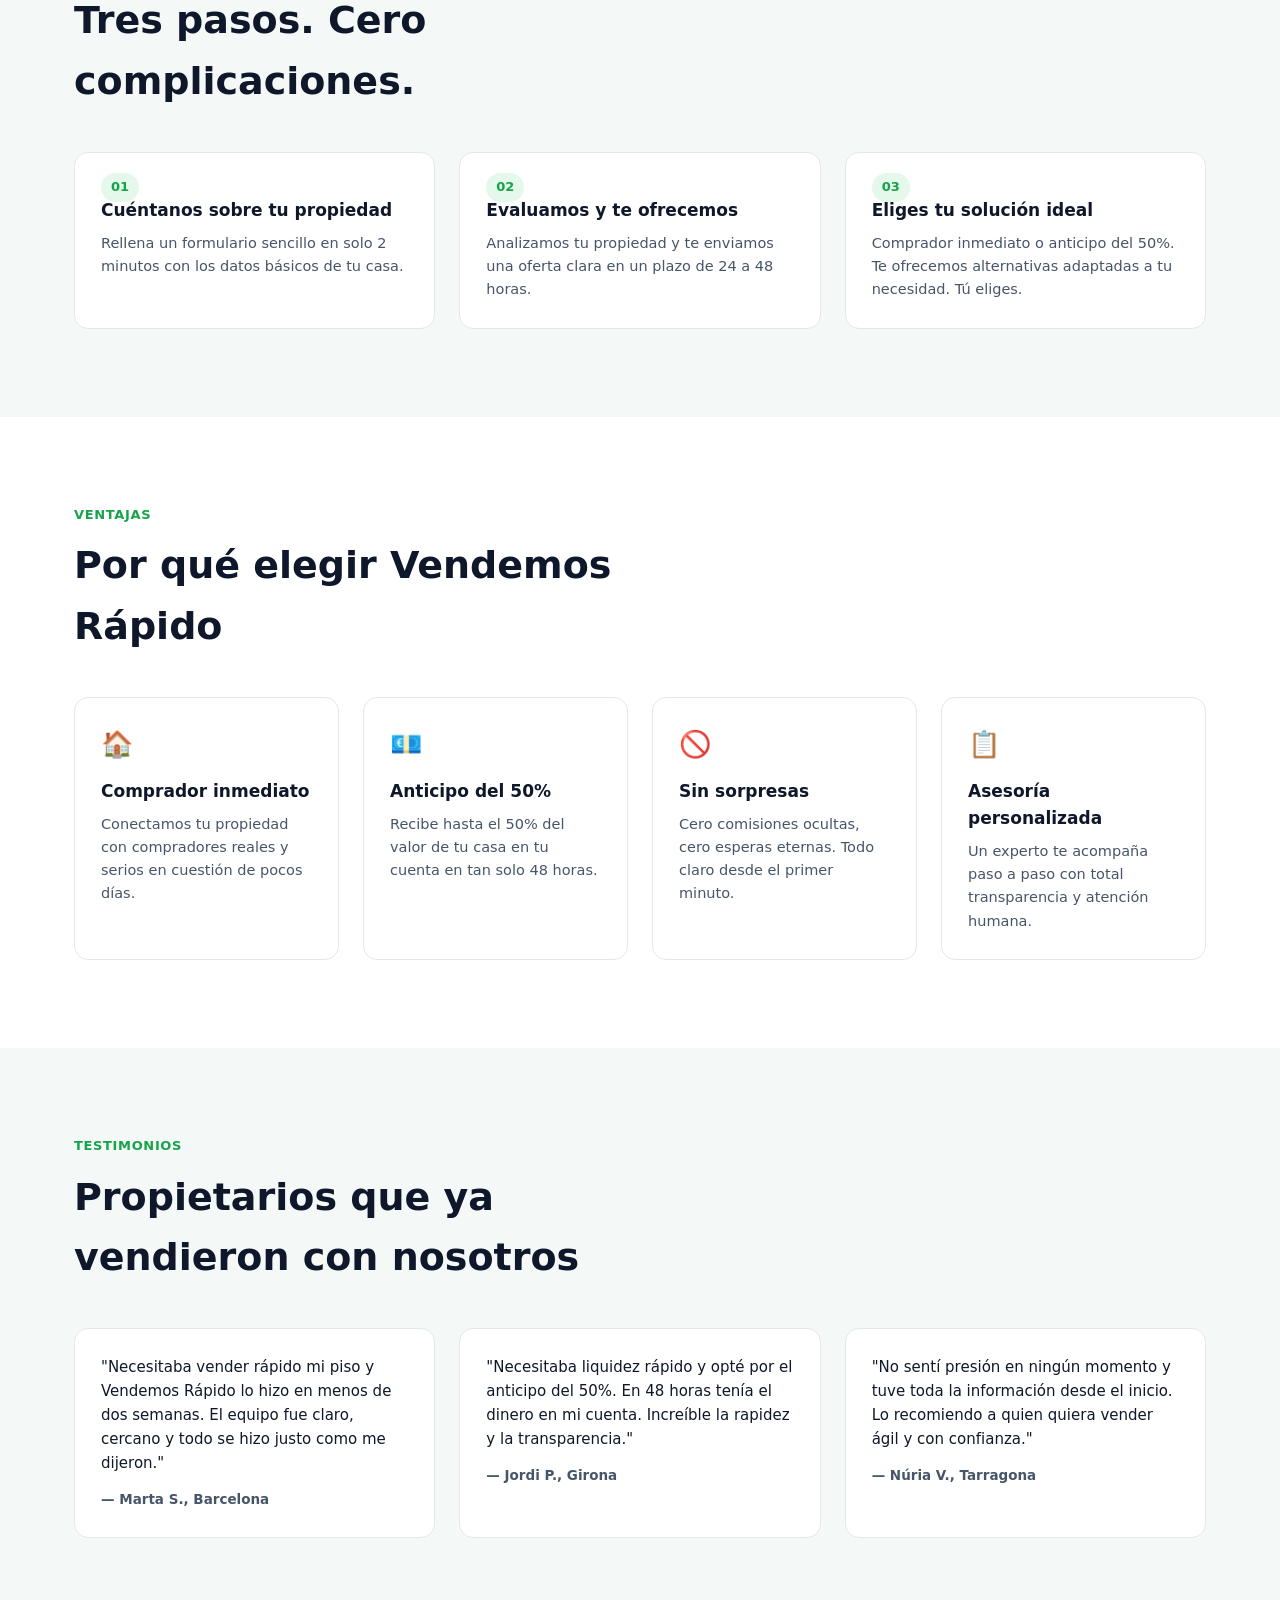
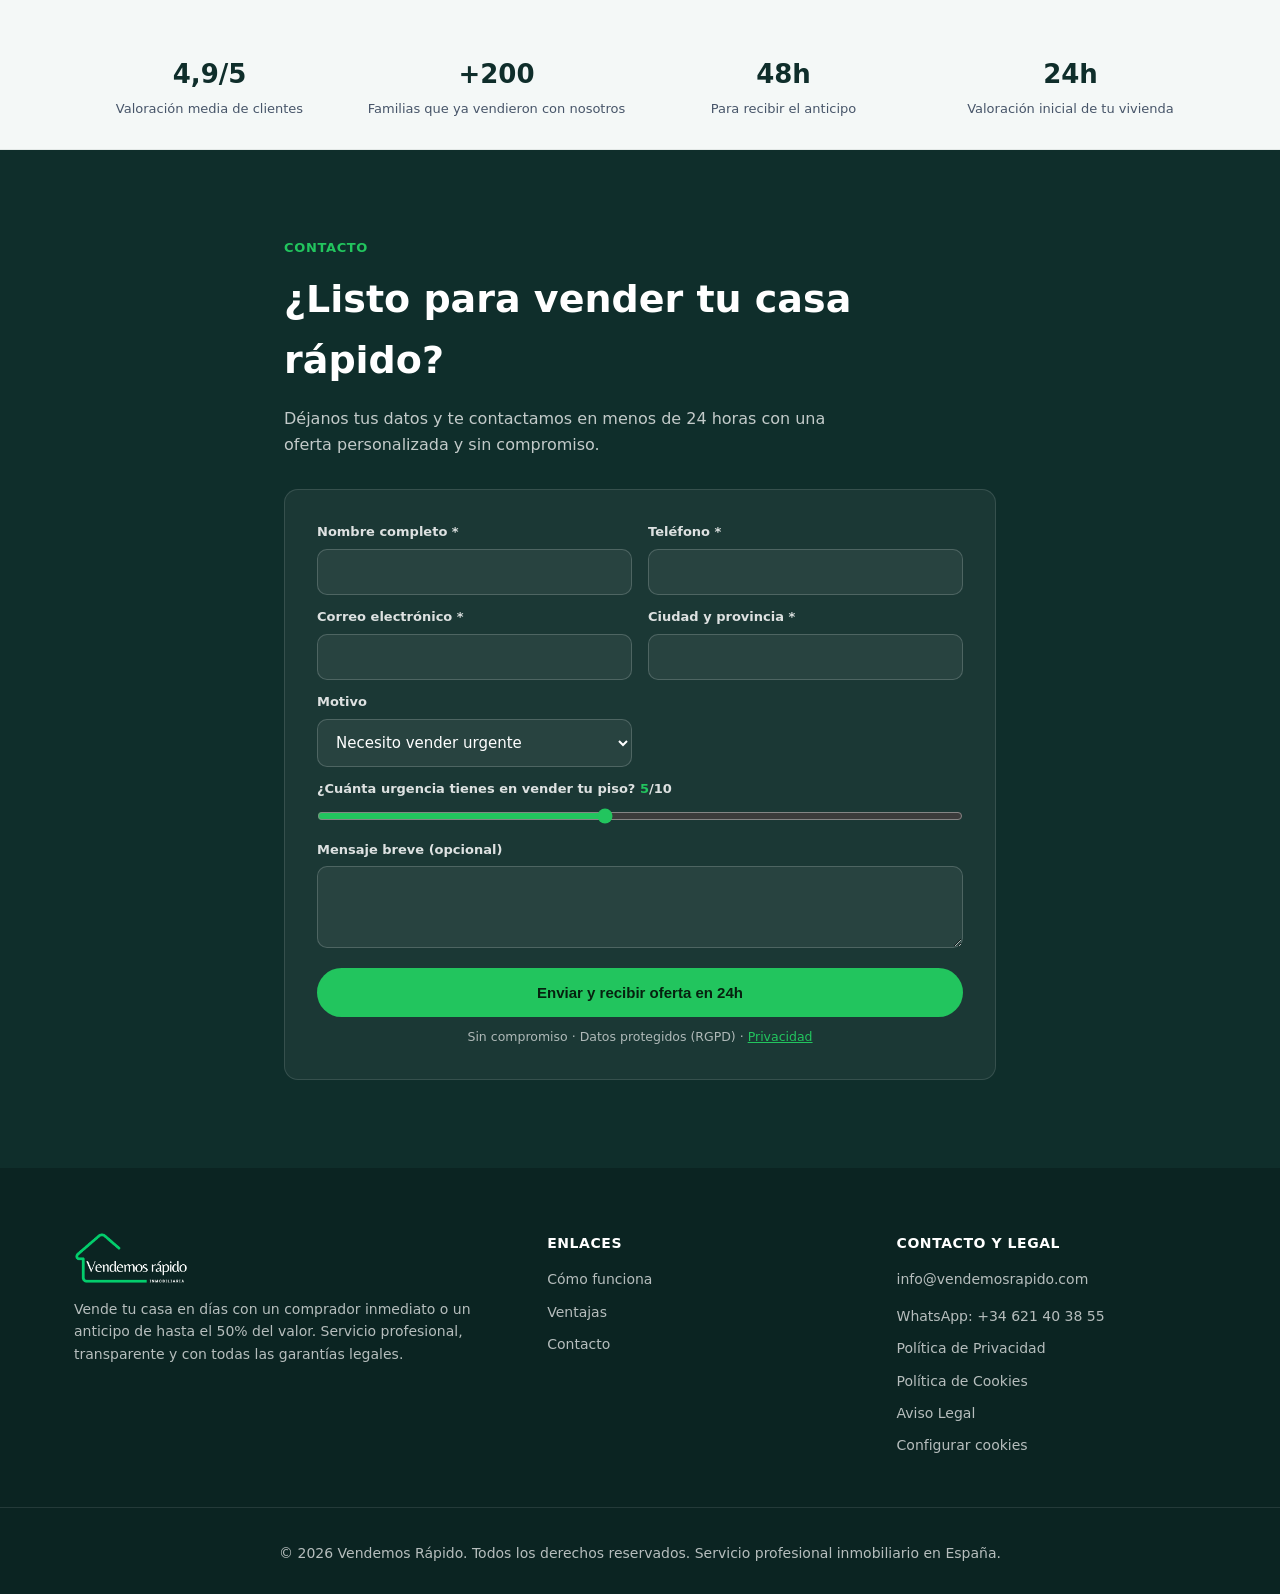
==== commit 8d8ef6d5: "add bar fix contour posiption - apdate hero botton" ====
--- a/index.html
+++ b/index.html
@@ -18,7 +18,7 @@
     <meta property="og:description"
         content="Comprador inmediato o anticipo de hasta el 50% del valor de tu vivienda en 48 horas. Proceso 100% legal y transparente.">
     <meta property="og:url" content="https://www.vendemosrapido.com/">
-    <meta property="og:image" content="https://www.vendemosrapido.com/assets/og-image.jpg">
+    <meta property="og:image" content="https://www.vendemosrapido.com/assets/og-image.png">
     <meta property="og:locale" content="es_ES">
 
     <!-- Twitter Card -->
@@ -26,7 +26,7 @@
     <meta name="twitter:title" content="Vendemos Rápido | Vende tu vivienda rápido y sin complicaciones">
     <meta name="twitter:description"
         content="Comprador inmediato o anticipo de hasta el 50% del valor de tu vivienda en 48 horas.">
-    <meta name="twitter:image" content="https://www.vendemosrapido.com/assets/og-image.jpg">
+    <meta name="twitter:image" content="https://www.vendemosrapido.com/assets/og-image.png">
 
     <!-- Security headers (best-effort via meta; ideally set at host level too) -->
     <meta http-equiv="X-Content-Type-Options" content="nosniff">
@@ -93,8 +93,7 @@
                 <p class="hero-desc">Olvida los trámites eternos y los compradores indecisos. Resolvemos deudas,
                     embargos y herencias con liquidez inmediata: vendes hoy, cobras ya.</p>
                 <div class="hero-cta-group">
-                    <a href="#contacto" class="btn btn-primary">Quiero vender rápido →</a>
-                    <a href="#como-funciona" class="btn btn-outline">Ver cómo funciona</a>
+                    <a href="#contacto" class="btn btn-primary btn-full btn-hero-cta">Contacta con nosotros ahora</a>
                 </div>
                 <ul class="trust-strip">
                     <li>🔒 Operación ante notario</li>
@@ -130,6 +129,21 @@
                     <input type="email" id="hero-email" name="Email" placeholder="Email" required>
                     <span class="field-error" data-for="hero-email"></span>
 
+                    <label class="sr-only" for="hero-motivo">Motivo</label>
+                    <select id="hero-motivo" name="Motivo">
+                        <option value="" disabled selected>Motivo</option>
+                        <option>Necesito vender urgente</option>
+                        <option>Es una herencia</option>
+                        <option>Tengo problemas con la hipoteca</option>
+                        <option>Tengo embargo o deuda</option>
+                        <option>Otro</option>
+                    </select>
+
+                    <label for="hero-urgencia" class="range-label">¿Cuánta urgencia tienes en vender tu piso?
+                        <span id="hero-urgencia-value">5</span>/10</label>
+                    <input type="range" id="hero-urgencia" name="Urgencia (1-10)" min="1" max="10" step="1"
+                        value="5" class="range-input">
+
                     <label class="sr-only" for="hero-comentario">Comentario</label>
                     <textarea id="hero-comentario" name="Comentario"
                         placeholder="Cuéntanos brevemente tu situación (opcional)" rows="3"></textarea>
@@ -138,16 +152,6 @@
                 </form>
                 <p class="form-note">Sin compromiso · Datos protegidos (RGPD)</p>
             </div>
-        </div>
-    </section>
-
-    <!-- Trust bar -->
-    <section class="trust-bar">
-        <div class="container trust-bar-inner">
-            <div><strong>4,9/5</strong><span>Valoración media de clientes</span></div>
-            <div><strong>+200</strong><span>Familias que ya vendieron con nosotros</span></div>
-            <div><strong>48h</strong><span>Para recibir el anticipo</span></div>
-            <div><strong>24h</strong><span>Valoración inicial de tu vivienda</span></div>
         </div>
     </section>
 
@@ -262,53 +266,13 @@
         </div>
     </section>
 
-    <!-- FAQ -->
-    <section class="section" id="faq">
-        <div class="container container-narrow">
-            <p class="eyebrow">Preguntas frecuentes</p>
-            <h2>Todo lo que necesitas saber</h2>
-            <div class="faq-list">
-                <div class="faq-item">
-                    <button class="faq-question" aria-expanded="false">¿Cuánto tarda la venta de mi piso?<span
-                            class="faq-icon">+</span></button>
-                    <div class="faq-answer">
-                        <p>Normalmente entre 7 y 21 días desde que recibimos tus datos. Si eliges el anticipo, recibes
-                            hasta el 50% del valor en tu cuenta en 48 horas tras la firma notarial.</p>
-                    </div>
-                </div>
-                <div class="faq-item">
-                    <button class="faq-question" aria-expanded="false">¿Cobráis comisión por la venta?<span
-                            class="faq-icon">+</span></button>
-                    <div class="faq-answer">
-                        <p>Te lo explicamos con total transparencia desde la primera llamada, antes de que tomes ninguna
-                            decisión. Sin sorpresas ni costes ocultos.</p>
-                    </div>
-                </div>
-                <div class="faq-item">
-                    <button class="faq-question" aria-expanded="false">¿En qué zonas operáis?<span
-                            class="faq-icon">+</span></button>
-                    <div class="faq-answer">
-                        <p>Operamos en toda España. Cuéntanos dónde está tu vivienda y te confirmamos disponibilidad al
-                            momento.</p>
-                    </div>
-                </div>
-                <div class="faq-item">
-                    <button class="faq-question" aria-expanded="false">¿Necesito tener la documentación al día?<span
-                            class="faq-icon">+</span></button>
-                    <div class="faq-answer">
-                        <p>No es imprescindible. Nuestro equipo te asesora para regularizar cualquier tema pendiente
-                            durante el proceso.</p>
-                    </div>
-                </div>
-                <div class="faq-item">
-                    <button class="faq-question" aria-expanded="false">¿Qué pasa con mis datos personales?<span
-                            class="faq-icon">+</span></button>
-                    <div class="faq-answer">
-                        <p>Se tratan conforme al RGPD y la LOPDGDD. Nunca se comparten con terceros sin tu
-                            consentimiento.</p>
-                    </div>
-                </div>
-            </div>
+    <!-- Trust bar -->
+    <section class="trust-bar">
+        <div class="container trust-bar-inner">
+            <div><strong>4,9/5</strong><span>Valoración media de clientes</span></div>
+            <div><strong>+200</strong><span>Familias que ya vendieron con nosotros</span></div>
+            <div><strong>48h</strong><span>Para recibir el anticipo</span></div>
+            <div><strong>24h</strong><span>Valoración inicial de tu vivienda</span></div>
         </div>
     </section>
 
@@ -360,10 +324,6 @@
                 </div>
                 <div class="form-row">
                     <div>
-                        <label for="c-valor">Valor aproximado</label>
-                        <input type="text" id="c-valor" name="Valor aproximado" placeholder="Ej. 150.000 €">
-                    </div>
-                    <div>
                         <label for="c-motivo">Motivo</label>
                         <select id="c-motivo" name="Motivo">
                             <option>Necesito vender urgente</option>
@@ -374,6 +334,12 @@
                         </select>
                     </div>
                 </div>
+
+                <label for="c-urgencia" class="range-label">¿Cuánta urgencia tienes en vender tu piso?
+                    <span id="c-urgencia-value">5</span>/10</label>
+                <input type="range" id="c-urgencia" name="Urgencia (1-10)" min="1" max="10" step="1" value="5"
+                    class="range-input">
+
                 <label for="c-mensaje">Mensaje breve (opcional)</label>
                 <textarea id="c-mensaje" name="Mensaje" rows="3"></textarea>
 
@@ -398,7 +364,6 @@
                 <h4>Enlaces</h4>
                 <a href="#como-funciona">Cómo funciona</a>
                 <a href="#ventajas">Ventajas</a>
-                <a href="#faq">Preguntas frecuentes</a>
                 <a href="#contacto">Contacto</a>
             </div>
             <div>
--- a/styles.css
+++ b/styles.css
@@ -267,6 +267,16 @@
     margin-bottom: 32px;
 }
 
+.btn-hero-cta {
+    font-size: clamp(19px, 5vw, 20px);
+    font-weight: 700;
+    padding: 18px 28px;
+    line-height: 1.3;
+    text-align: center;
+    white-space: normal;
+    color: #fff;
+}
+
 .trust-strip {
     display: flex;
     gap: 22px;
@@ -320,6 +330,31 @@
     box-shadow: 0 0 0 3px rgba(34, 197, 94, .18);
 }
 
+.range-label {
+    display: block;
+    font-size: 13.5px;
+    color: var(--ink-soft);
+    margin: 0 0 8px;
+}
+
+.range-label span {
+    color: var(--green-dark);
+    font-weight: 700;
+}
+
+.lead-form input[type="range"] {
+    width: 100%;
+    padding: 0;
+    border: none;
+    background: transparent;
+    accent-color: var(--green);
+    margin: 0 0 16px;
+}
+
+.lead-form-card .range-label span {
+    color: var(--green);
+}
+
 .field-error {
     display: block;
     color: #ef4444;
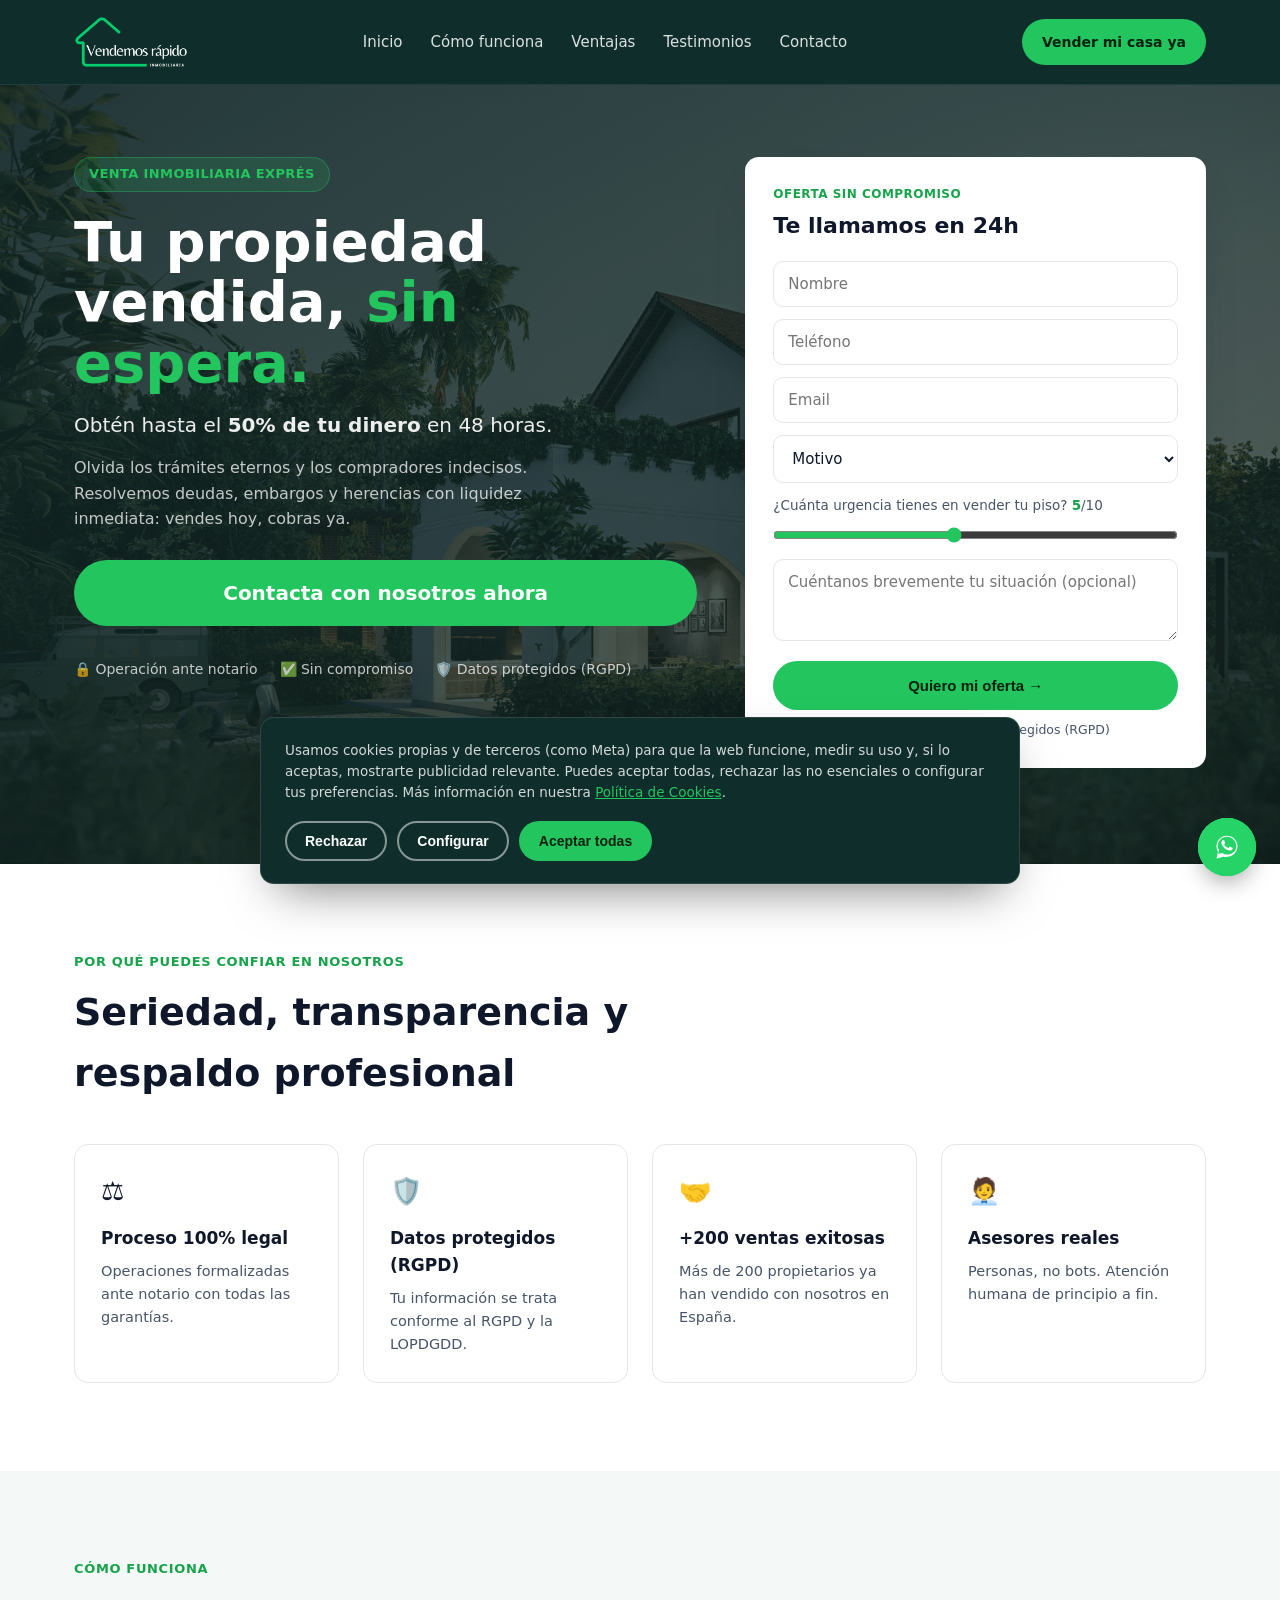
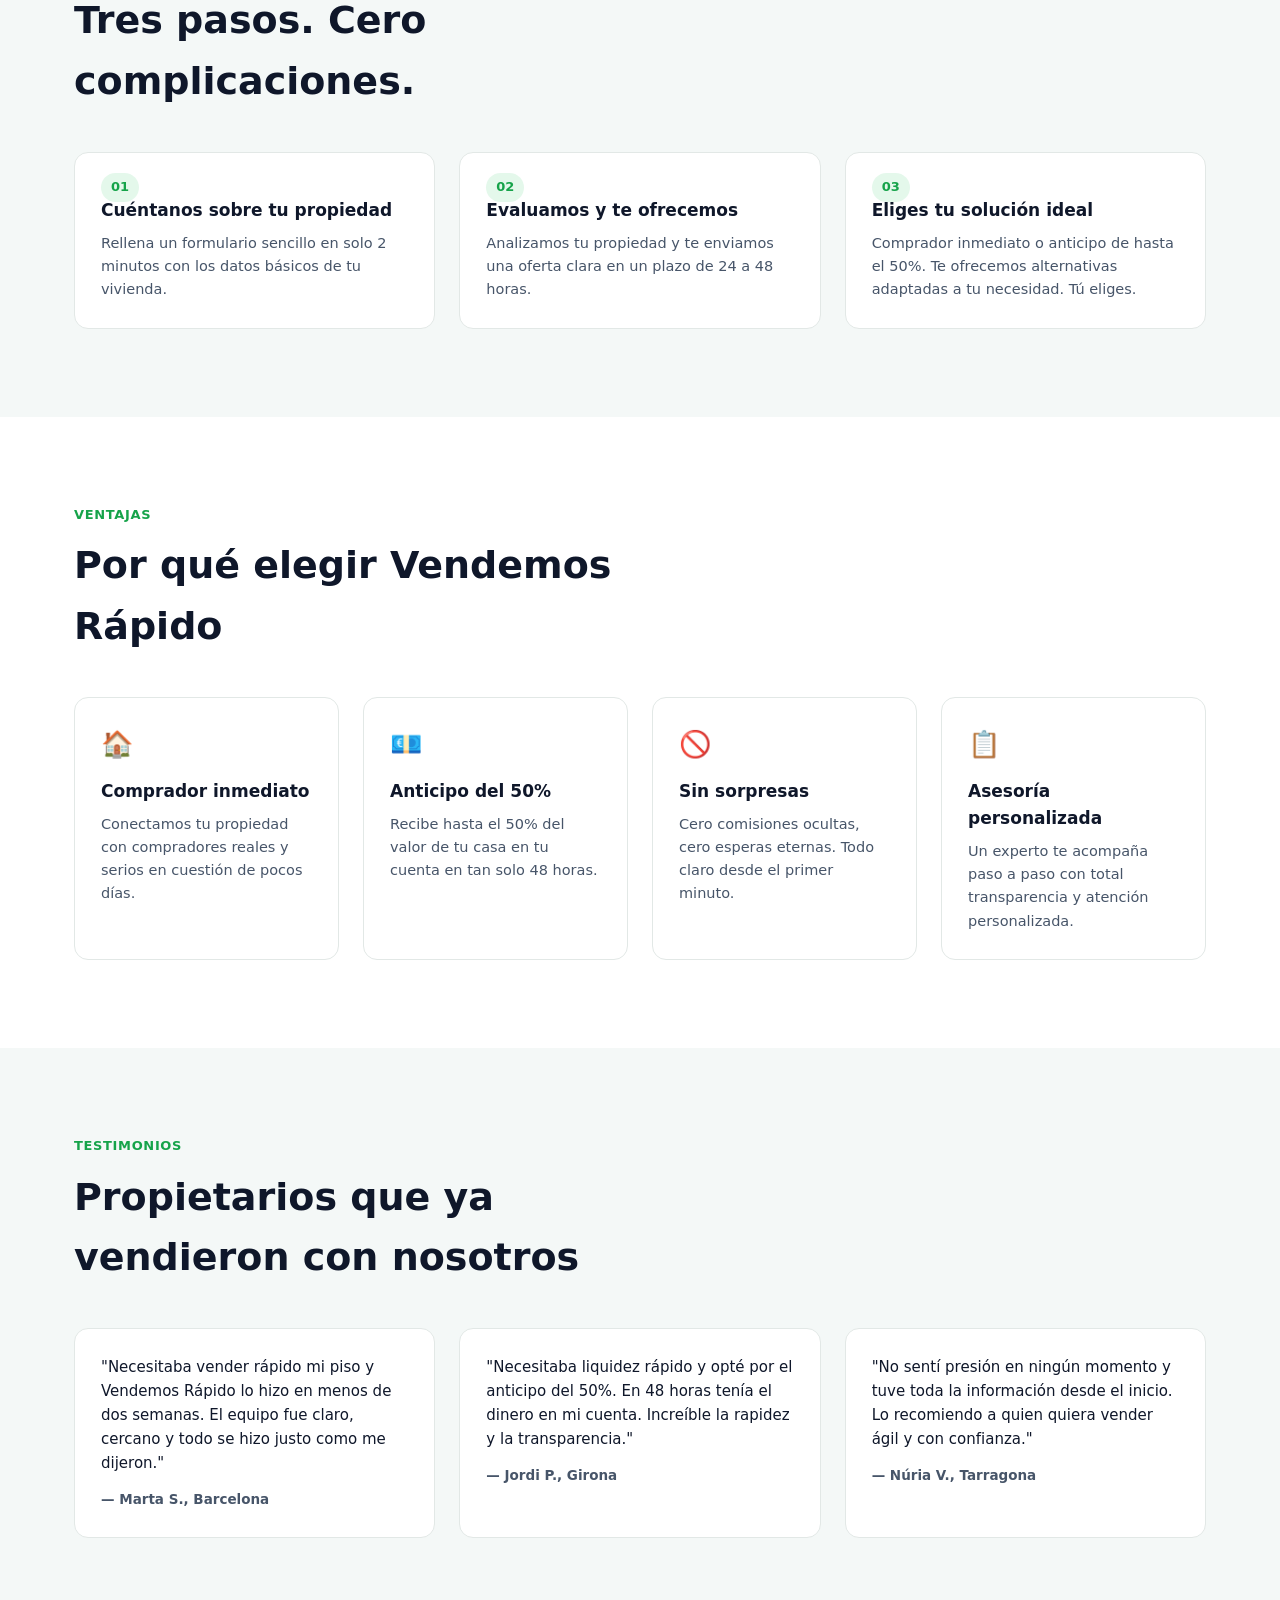
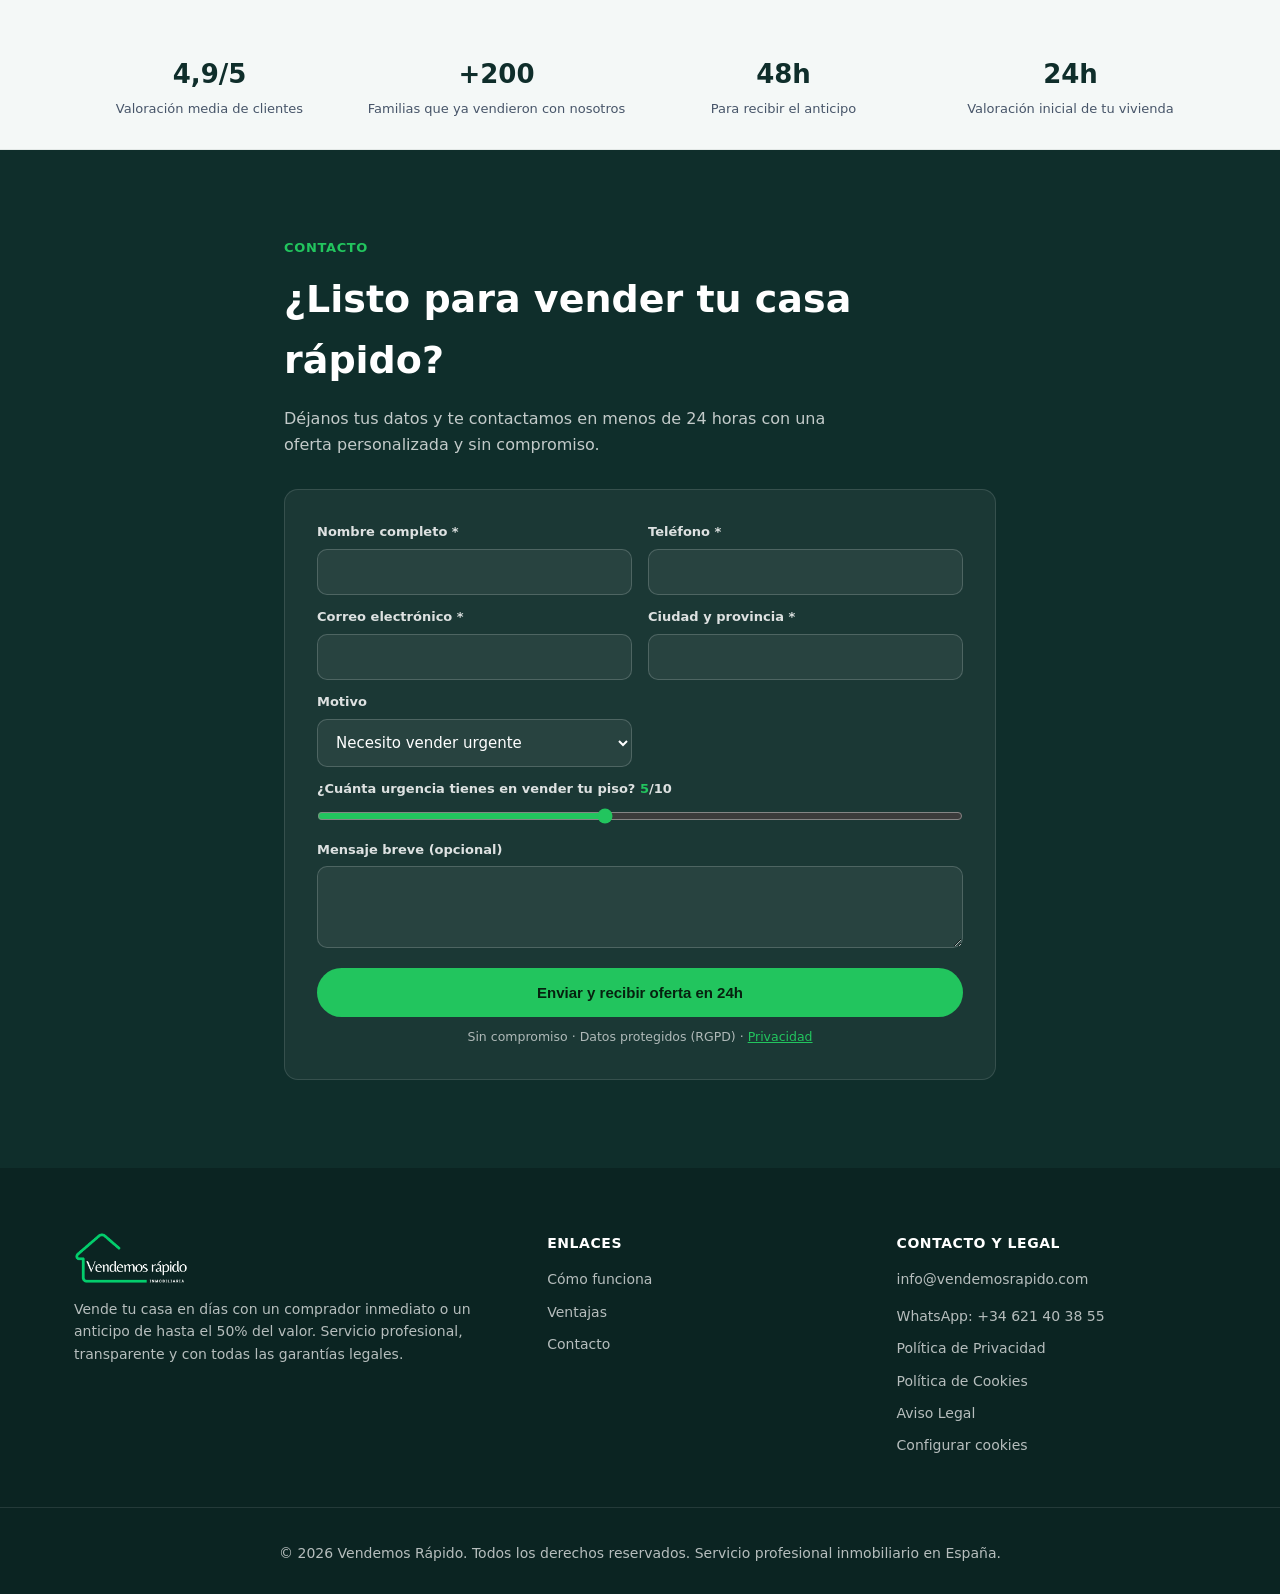
==== commit ed9f38a5: "cambio de palabras en secciones" ====
--- a/index.html
+++ b/index.html
@@ -105,11 +105,8 @@
             <div class="hero-form-card" id="hero-form-card">
                 <p class="form-kicker">Oferta sin compromiso</p>
                 <h3>Te llamamos en 24h</h3>
-                <form id="leadFormHero" class="lead-form" action="https://formsubmit.co/christianrebollo@hotmail.com"
+                <form id="leadFormHero" class="lead-form" action="https://formspree.io/f/xqpzdqeo"
                     method="POST">
-                    <input type="hidden" name="_subject" value="Nuevo lead — Formulario Hero (Vendemos Rápido)">
-                    <input type="hidden" name="_captcha" value="false">
-                    <input type="hidden" name="_template" value="table">
                     <input type="hidden" name="_next" value="gracias.html">
                     <input type="text" name="_honey" style="display:none" tabindex="-1" autocomplete="off">
 
@@ -194,7 +191,7 @@
                 <div class="card step">
                     <span class="step-number">01</span>
                     <h3>Cuéntanos sobre tu propiedad</h3>
-                    <p>Rellena un formulario sencillo en solo 2 minutos con los datos básicos de tu casa.</p>
+                    <p>Rellena un formulario sencillo en solo 2 minutos con los datos básicos de tu vivienda.</p>
                 </div>
                 <div class="card step">
                     <span class="step-number">02</span>
@@ -204,7 +201,7 @@
                 <div class="card step">
                     <span class="step-number">03</span>
                     <h3>Eliges tu solución ideal</h3>
-                    <p>Comprador inmediato o anticipo del 50%. Te ofrecemos alternativas adaptadas a tu necesidad. Tú
+                    <p>Comprador inmediato o anticipo de hasta el 50%. Te ofrecemos alternativas adaptadas a tu necesidad. Tú
                         eliges.</p>
                 </div>
             </div>
@@ -235,7 +232,7 @@
                 <div class="card">
                     <div class="card-icon">📋</div>
                     <h3>Asesoría personalizada</h3>
-                    <p>Un experto te acompaña paso a paso con total transparencia y atención humana.</p>
+                    <p>Un experto te acompaña paso a paso con total transparencia y atención personalizada.</p>
                 </div>
             </div>
         </div>
@@ -285,10 +282,7 @@
                 personalizada y sin compromiso.</p>
 
             <form id="leadFormContact" class="lead-form lead-form-card"
-                action="https://formsubmit.co/christianrebollo@hotmail.com" method="POST">
-                <input type="hidden" name="_subject" value="Nuevo lead — Formulario Contacto (Vendemos Rápido)">
-                <input type="hidden" name="_captcha" value="false">
-                <input type="hidden" name="_template" value="table">
+                action="https://formspree.io/f/xqpzdqeo" method="POST">
                 <input type="hidden" name="_next" value="gracias.html">
                 <input type="text" name="_honey" style="display:none" tabindex="-1" autocomplete="off">
 
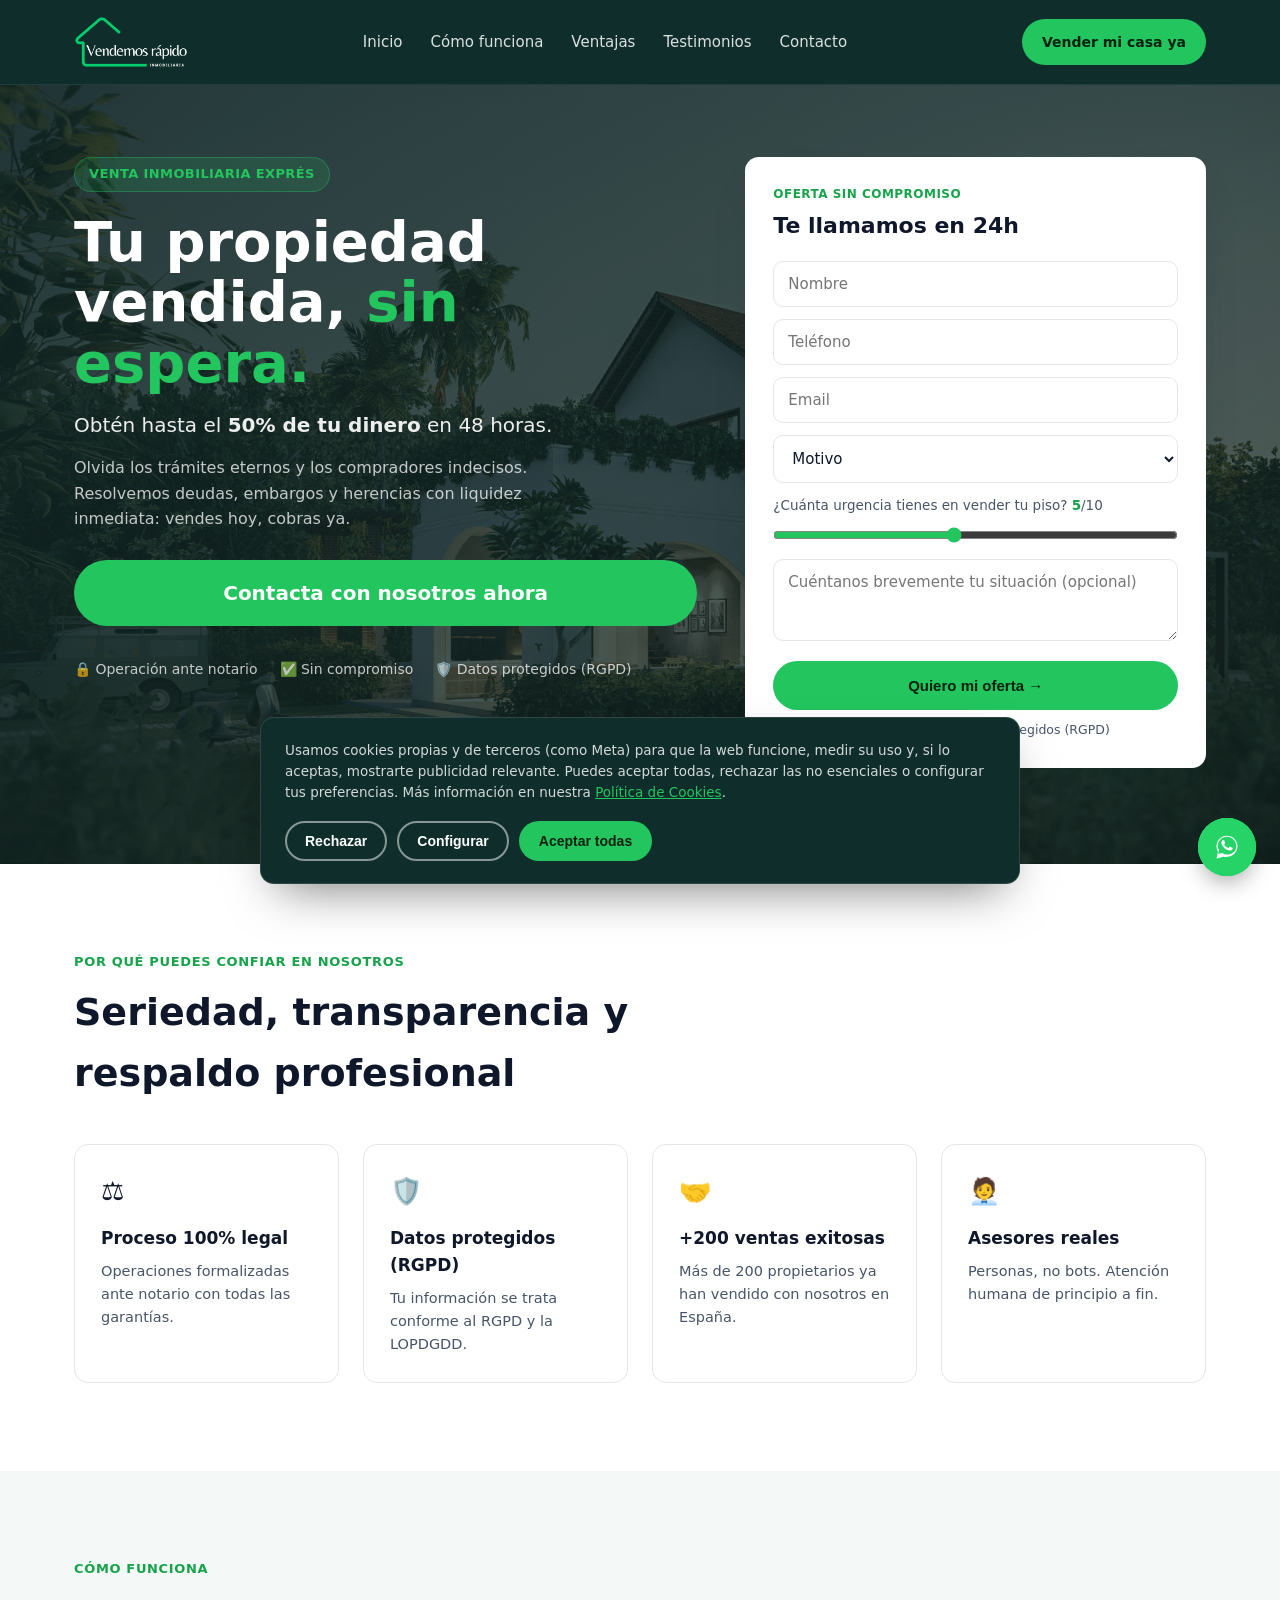
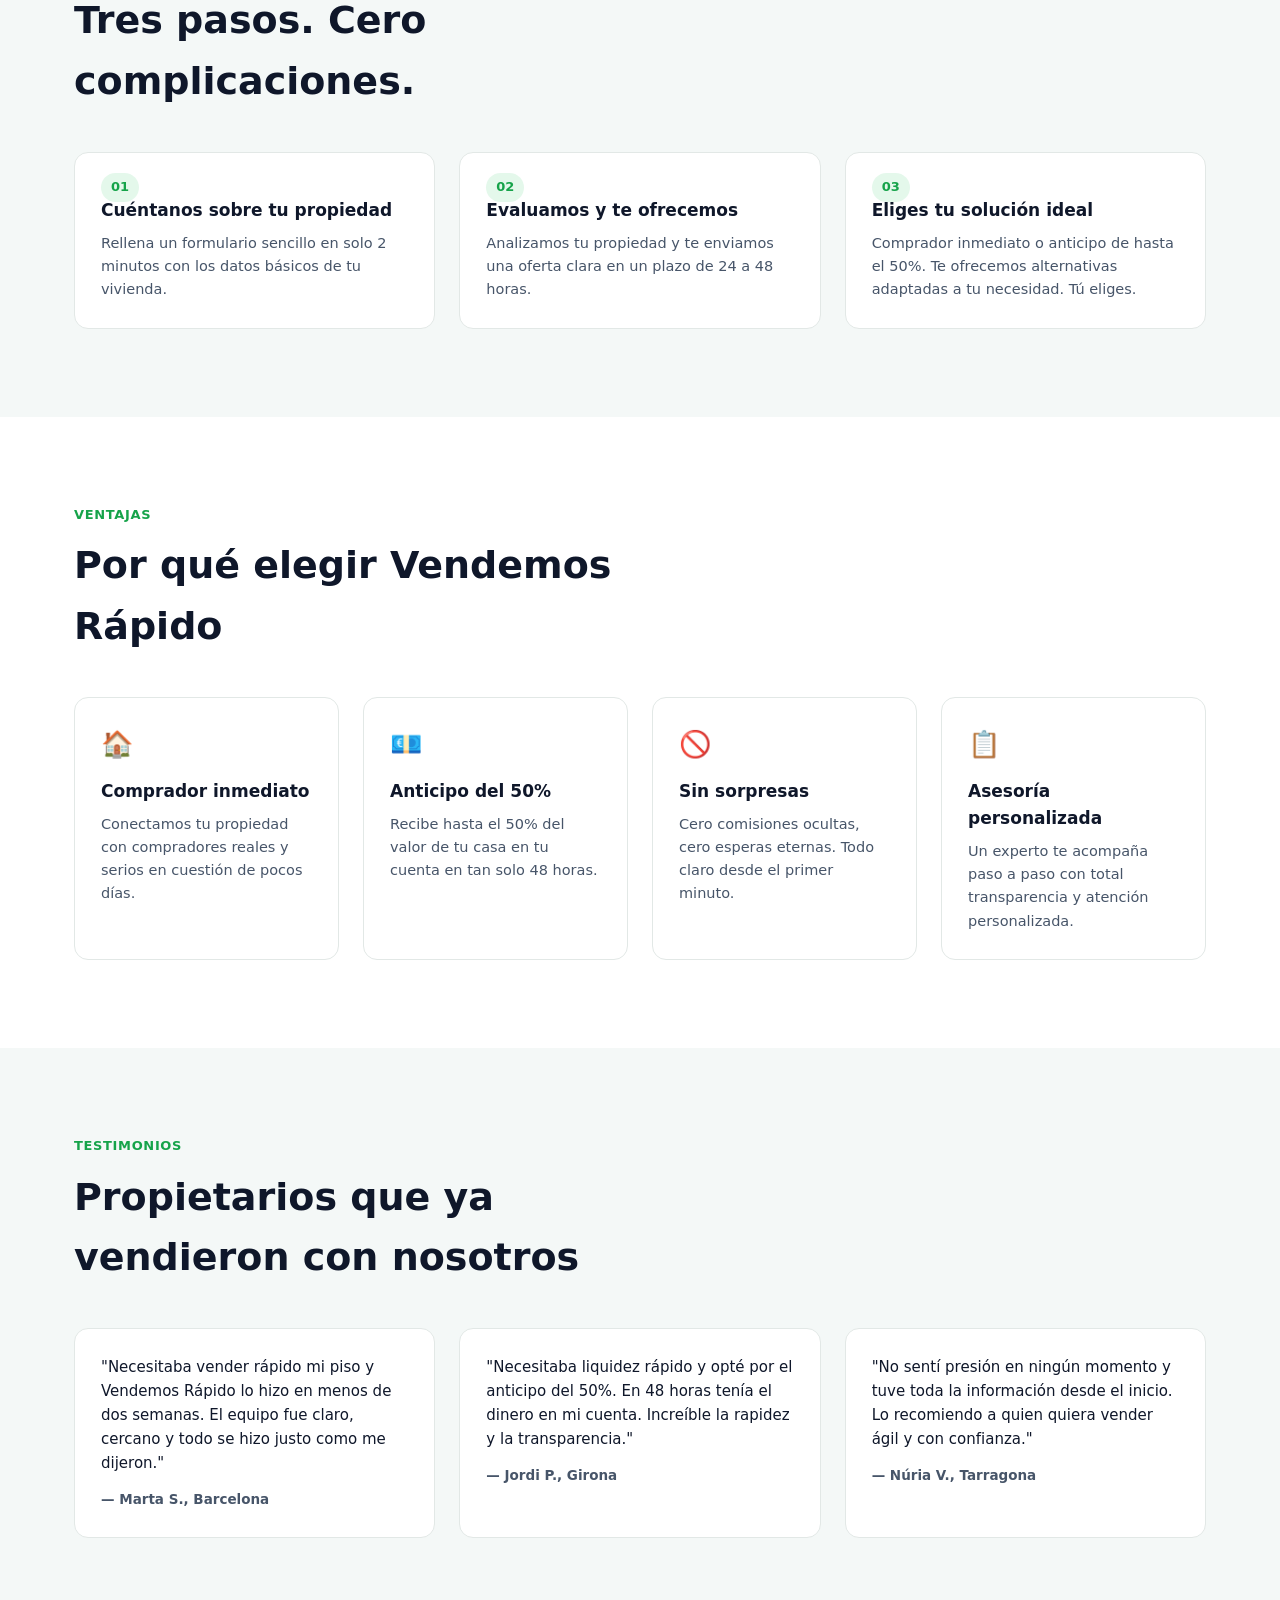
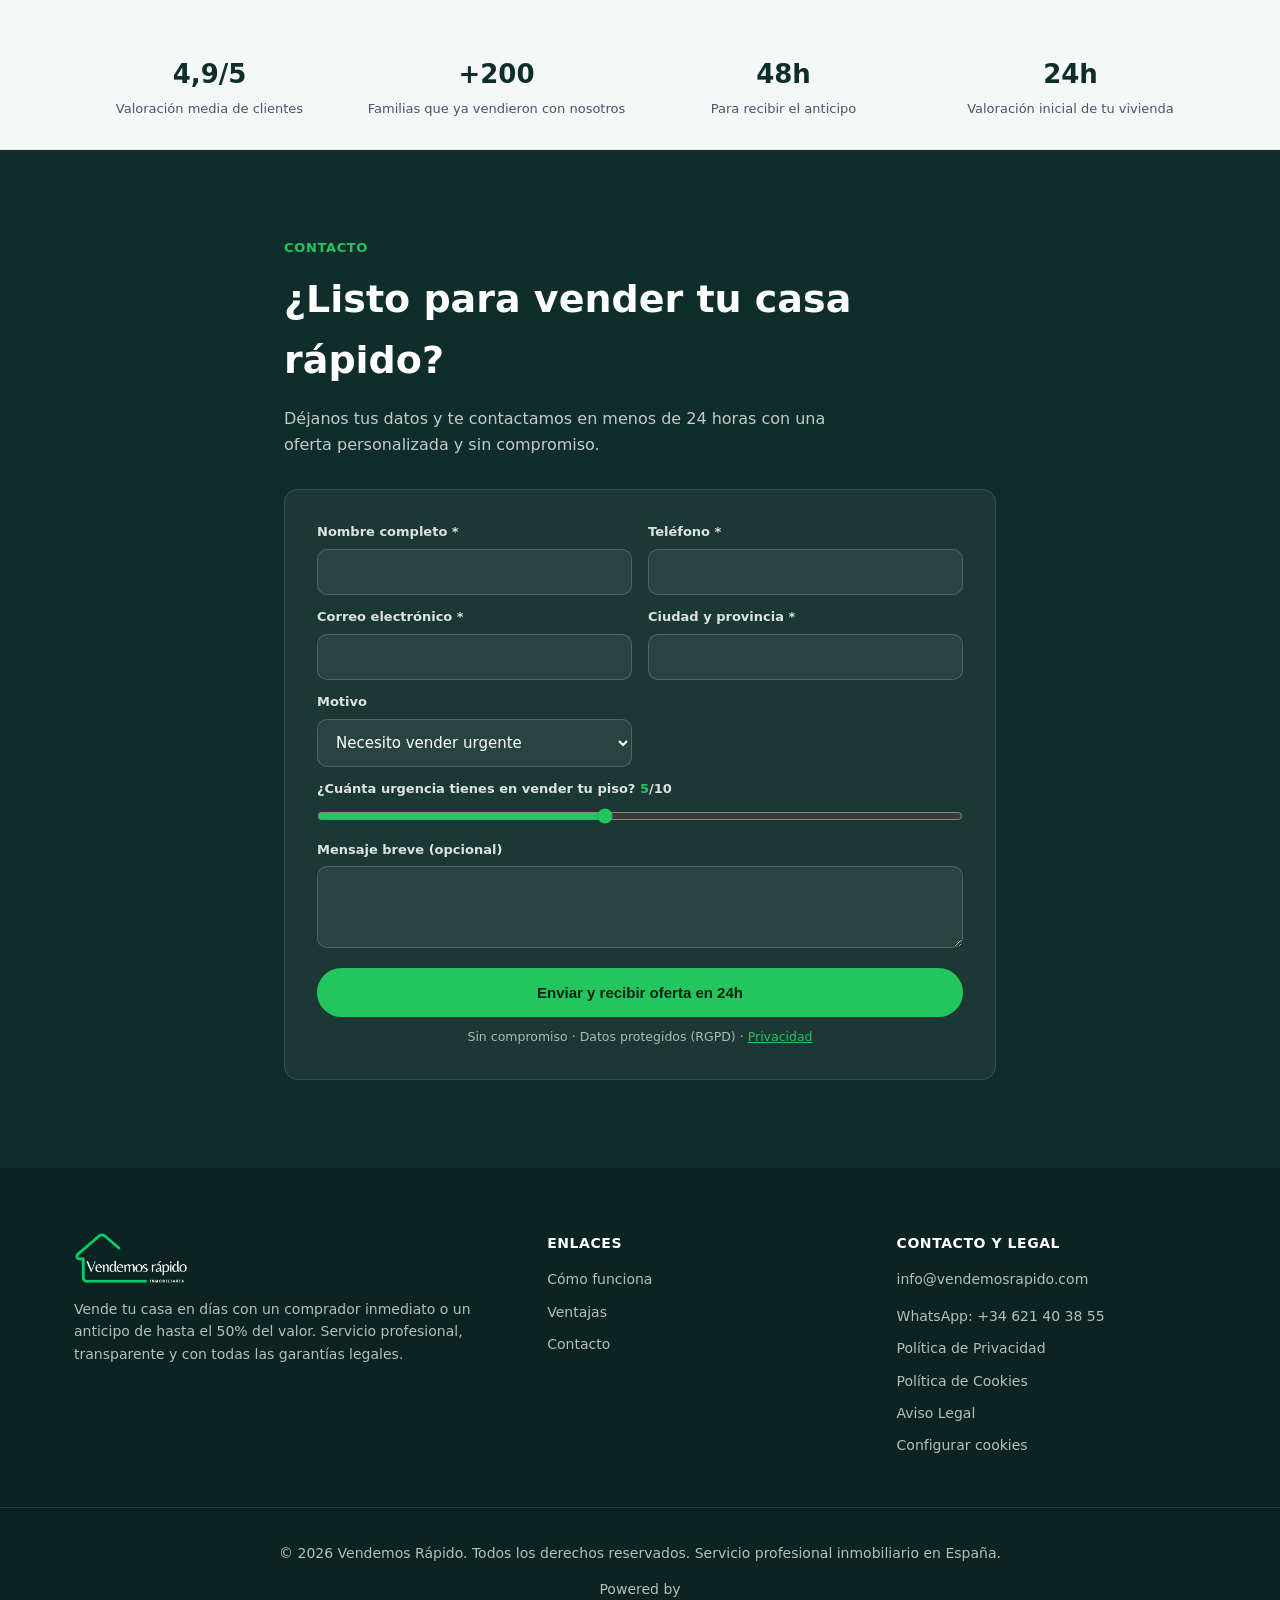
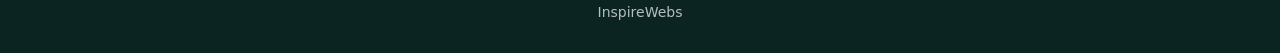
==== commit b283fb17: "credit added" ====
--- a/index.html
+++ b/index.html
@@ -373,6 +373,7 @@
         <div class="footer-bottom">
             <p>© <span id="year"></span> Vendemos Rápido. Todos los derechos reservados. Servicio profesional
                 inmobiliario en España.</p>
+            <p class="footer-credit">Powered by <a href="https://www.inspirewebs.com" target="_blank" rel="noopener">InspireWebs</a></p>
         </div>
     </footer>
 
--- a/styles.css
+++ b/styles.css
@@ -664,6 +664,11 @@
     color: rgba(255, 255, 255, .5);
 }
 
+.footer-credit {
+    font-size: 7px;
+    white-space: nowrap;
+}
+
 /* ============ WhatsApp float ============ */
 .whatsapp-float {
     position: fixed;
